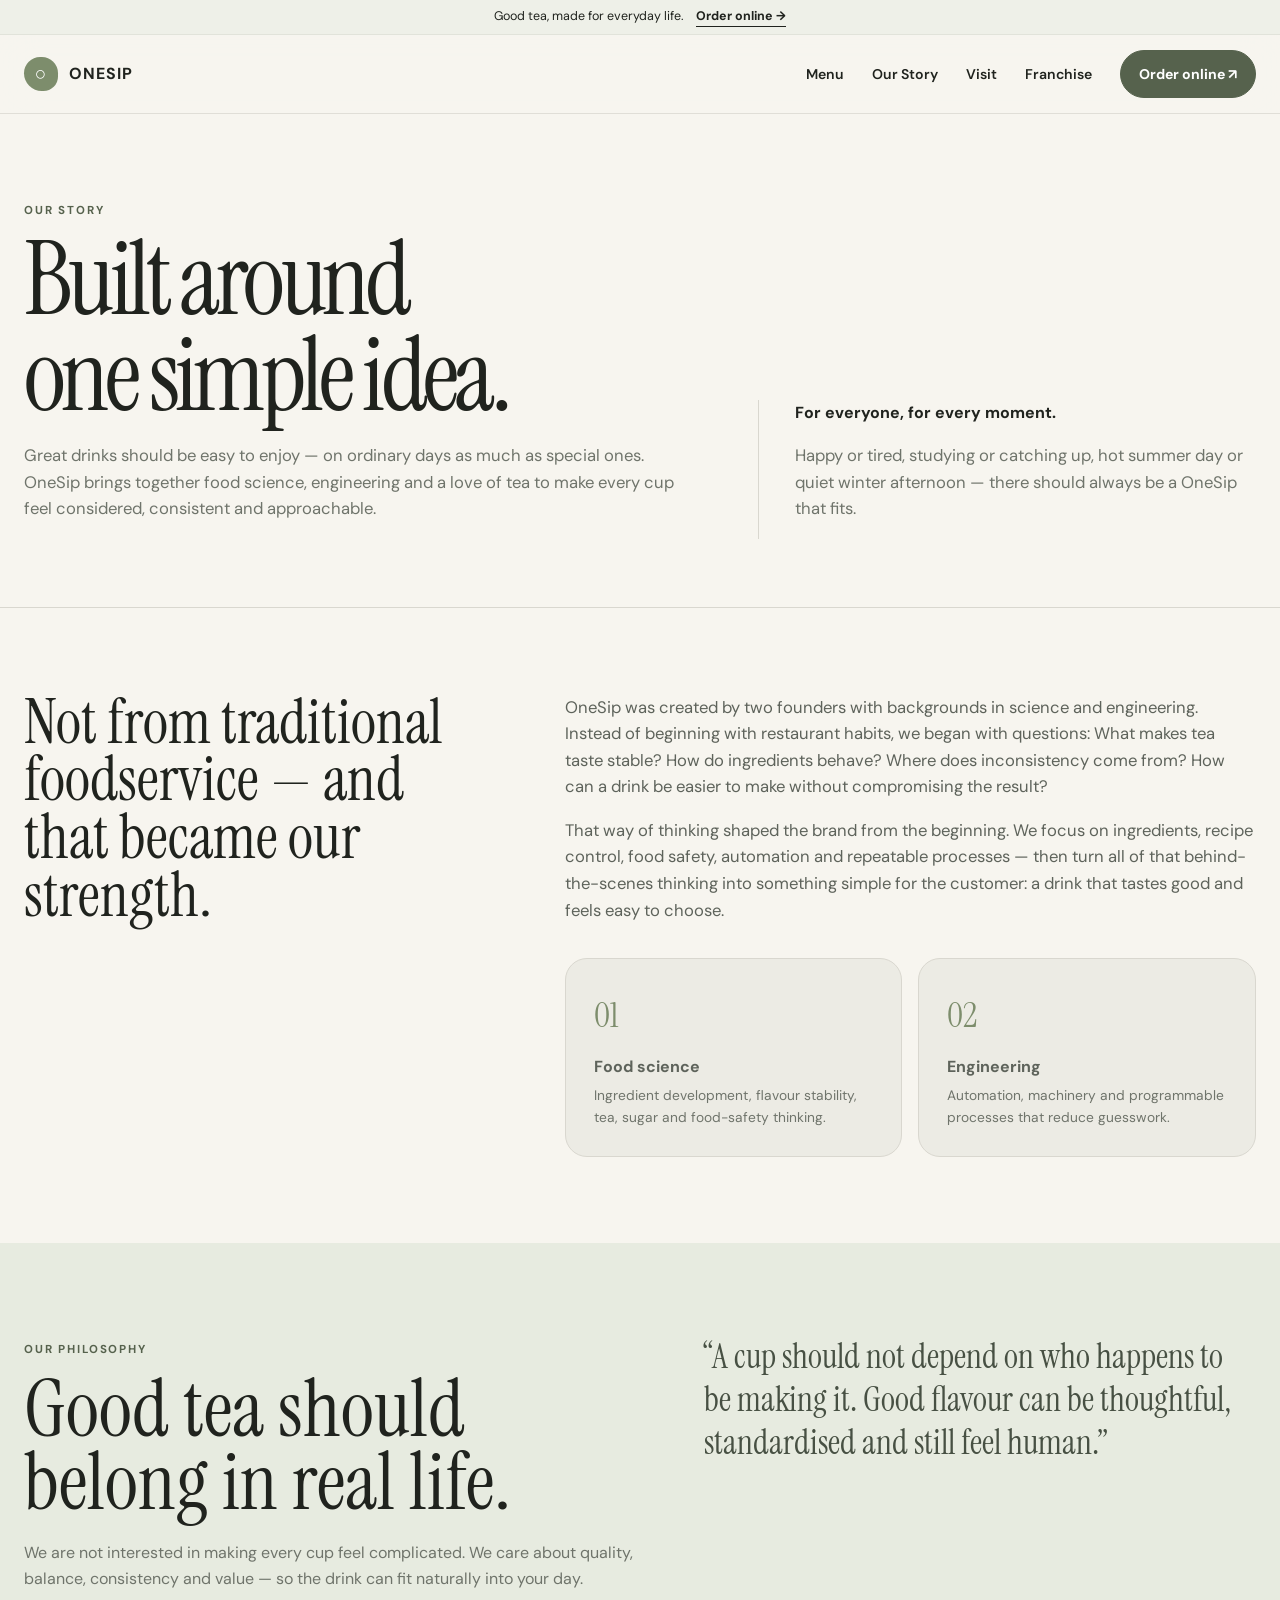
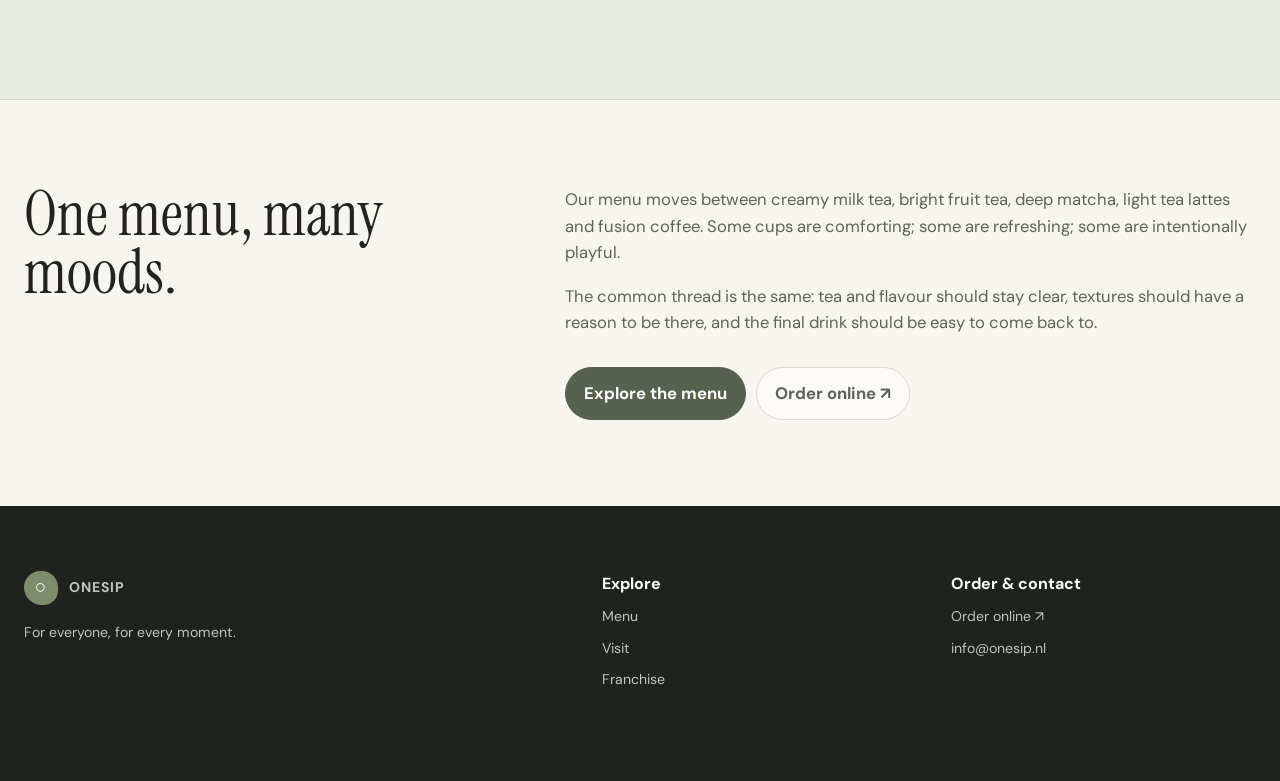
==== about.html @ d493f845 "Restore and refine OneSip brand story" ====
<!doctype html><html lang="en"><head><meta charset="utf-8"><meta name="viewport" content="width=device-width,initial-scale=1"><title>Our Story | OneSip Rotterdam</title><meta name="description" content="Discover the story behind OneSip — a Rotterdam tea brand built from food science, engineering, thoughtful ingredients and consistent recipes."><link rel="stylesheet" href="styles.css"></head><body>
<div class="topbar"><div class="shell"><span>Good tea, made for everyday life.</span><a href="https://onesip-m.eu.restosuite.ai/">Order online →</a></div></div><div class="header-wrap"><header class="header shell"><a class="brand" href="index.html"><span class="brand-mark">○</span><span>ONESIP</span></a><nav class="nav"><a href="menu.html">Menu</a><a href="about.html">Our Story</a><a href="visit.html">Visit</a><a href="franchise.html">Franchise</a><a class="order-btn" href="https://onesip-m.eu.restosuite.ai/">Order online ↗</a></nav></header></div>
<main><section class="page-hero shell"><div><span class="eyebrow">Our story</span><h1>Built around<br>one simple idea.</h1><p>Great drinks should be easy to enjoy — on ordinary days as much as special ones. OneSip brings together food science, engineering and a love of tea to make every cup feel considered, consistent and approachable.</p></div><div class="aside"><strong>For everyone, for every moment.</strong><p>Happy or tired, studying or catching up, hot summer day or quiet winter afternoon — there should always be a OneSip that fits.</p></div></section>
<section class="about-section"><div class="shell about-grid"><h2>Not from traditional foodservice — and that became our strength.</h2><div class="about-copy"><p>OneSip was created by two founders with backgrounds in science and engineering. Instead of beginning with restaurant habits, we began with questions: What makes tea taste stable? How do ingredients behave? Where does inconsistency come from? How can a drink be easier to make without compromising the result?</p><p>That way of thinking shaped the brand from the beginning. We focus on ingredients, recipe control, food safety, automation and repeatable processes — then turn all of that behind-the-scenes thinking into something simple for the customer: a drink that tastes good and feels easy to choose.</p><div class="founder-grid"><div class="founder-card"><span class="num">01</span><h3>Food science</h3><p>Ingredient development, flavour stability, tea, sugar and food-safety thinking.</p></div><div class="founder-card"><span class="num">02</span><h3>Engineering</h3><p>Automation, machinery and programmable processes that reduce guesswork.</p></div></div></div></div></section>
<section class="philosophy"><div class="shell philosophy-grid"><div><span class="eyebrow">Our philosophy</span><h2>Good tea should belong in real life.</h2><p class="muted">We are not interested in making every cup feel complicated. We care about quality, balance, consistency and value — so the drink can fit naturally into your day.</p></div><blockquote>“A cup should not depend on who happens to be making it. Good flavour can be thoughtful, standardised and still feel human.”</blockquote></div></section>
<section class="about-section"><div class="shell about-grid"><h2>One menu, many moods.</h2><div class="about-copy"><p>Our menu moves between creamy milk tea, bright fruit tea, deep matcha, light tea lattes and fusion coffee. Some cups are comforting; some are refreshing; some are intentionally playful.</p><p>The common thread is the same: tea and flavour should stay clear, textures should have a reason to be there, and the final drink should be easy to come back to.</p><div class="hero-actions"><a class="btn-primary" href="menu.html">Explore the menu</a><a class="btn-secondary" href="https://onesip-m.eu.restosuite.ai/">Order online ↗</a></div></div></div></section>
</main><footer><div class="footer shell"><div><a class="brand" href="index.html"><span class="brand-mark">○</span><span>ONESIP</span></a><p>For everyone, for every moment.</p></div><div class="footer-col"><strong>Explore</strong><a href="menu.html">Menu</a><a href="visit.html">Visit</a><a href="franchise.html">Franchise</a></div><div class="footer-col"><strong>Order & contact</strong><a href="https://onesip-m.eu.restosuite.ai/">Order online ↗</a><a href="mailto:info@onesip.nl">info@onesip.nl</a></div></div></footer><a class="mobile-order" href="https://onesip-m.eu.restosuite.ai/">Order online · Skip the wait ↗</a></body></html>
---- styles.css ----
@import url('https://fonts.googleapis.com/css2?family=DM+Sans:wght@400;500;600;700&family=Instrument+Serif:ital@0;1&display=swap');

:root{
  --ink:#20231e;
  --muted:#6f746b;
  --paper:#f7f5ef;
  --paper-2:#fbfaf6;
  --sage:#7d8d6c;
  --sage-deep:#56624d;
  --sage-soft:#e7ebe0;
  --sand:#ece6dc;
  --peach:#d9b9a5;
  --line:#d9d7cf;
  --white:#fff;
  --shadow:0 24px 80px rgba(40,48,35,.08);
  --radius:28px;
}
*{box-sizing:border-box}
html{scroll-behavior:smooth}
body{margin:0;background:var(--paper);color:var(--ink);font-family:'DM Sans',Arial,sans-serif;line-height:1.6;-webkit-font-smoothing:antialiased}
a{color:inherit;text-decoration:none}
img{display:block;max-width:100%}
button,input,textarea{font:inherit}
.shell{width:min(1240px,calc(100% - 48px));margin-inline:auto}
.serif{font-family:'Instrument Serif',Georgia,serif;font-weight:400}
.eyebrow{font-size:.72rem;letter-spacing:.16em;text-transform:uppercase;font-weight:700;color:var(--sage-deep)}
.muted{color:var(--muted)}

.topbar{background:#eef0e8;border-bottom:1px solid #e1e3da;font-size:.78rem}
.topbar .shell{min-height:34px;display:flex;align-items:center;justify-content:center;gap:12px;text-align:center}
.topbar a{font-weight:700;border-bottom:1px solid currentColor}
.header-wrap{position:sticky;top:0;z-index:50;background:rgba(247,245,239,.9);backdrop-filter:blur(18px);border-bottom:1px solid rgba(217,215,207,.75)}
.header{height:78px;display:flex;align-items:center;justify-content:space-between;gap:28px}
.brand{display:flex;align-items:center;gap:11px;font-weight:700;letter-spacing:.06em}
.brand-mark{width:34px;height:34px;border-radius:50% 50% 45% 55%;background:var(--sage);display:grid;place-items:center;color:#fff;font-family:Georgia,serif;font-size:1.2rem}
.nav{display:flex;align-items:center;gap:28px;font-size:.88rem;font-weight:600}
.nav a:not(.order-btn){position:relative}
.nav a:not(.order-btn)::after{content:'';position:absolute;left:0;right:100%;bottom:-5px;height:1px;background:var(--ink);transition:.2s}
.nav a:not(.order-btn):hover::after{right:0}
.order-btn,.btn-primary{background:var(--sage-deep);color:#fff!important;border-radius:999px;padding:12px 18px;font-weight:700;display:inline-flex;align-items:center;justify-content:center;gap:8px;border:1px solid var(--sage-deep);transition:.2s}
.order-btn:hover,.btn-primary:hover{transform:translateY(-1px);background:#48523f}
.btn-secondary{border:1px solid var(--line);background:rgba(255,255,255,.52);border-radius:999px;padding:12px 18px;font-weight:700;display:inline-flex;align-items:center;justify-content:center;gap:8px}

.hero{padding:72px 0 86px;display:grid;grid-template-columns:1.03fr .97fr;gap:68px;align-items:center}
.hero-copy{max-width:650px}
.hero h1{font-family:'Instrument Serif',Georgia,serif;font-size:clamp(4.4rem,7.6vw,7.3rem);font-weight:400;letter-spacing:-.055em;line-height:.87;margin:18px 0 28px}
.hero h1 em{font-weight:400;color:var(--sage);font-style:italic}
.hero-copy>p{font-size:1.08rem;max-width:590px;color:#60655d}
.hero-actions{display:flex;gap:10px;flex-wrap:wrap;margin-top:31px}
.hero-notes{display:flex;gap:22px;flex-wrap:wrap;margin-top:30px;color:#777b74;font-size:.78rem}
.hero-notes span::before{content:'•';margin-right:8px;color:var(--sage)}
.hero-visual{position:relative}
.hero-frame{background:#ebe9e1;border-radius:180px 180px 30px 30px;padding:22px;box-shadow:var(--shadow);overflow:hidden}
.hero-frame img{width:100%;height:590px;object-fit:cover;border-radius:160px 160px 20px 20px}
.hero-label{position:absolute;left:-24px;bottom:42px;background:rgba(251,250,246,.96);border:1px solid var(--line);padding:18px 20px;border-radius:18px;box-shadow:var(--shadow);min-width:230px}
.hero-label small{display:block;font-size:.66rem;letter-spacing:.14em;font-weight:700;color:var(--sage-deep)}
.hero-label strong{display:block;font-family:'Instrument Serif',Georgia,serif;font-size:1.75rem;font-weight:400;line-height:1.05;margin:5px 0 2px}
.hero-label span{font-size:.82rem;color:var(--muted)}

.order-strip{background:var(--sage-deep);color:#fff}
.order-strip .shell{padding:18px 0;display:flex;align-items:center;justify-content:space-between;gap:25px}
.order-strip p{margin:0;font-size:.94rem;color:#edf1e9}
.order-strip strong{color:#fff}
.order-strip a{font-weight:700;border-bottom:1px solid rgba(255,255,255,.75);white-space:nowrap}

.section{padding:112px 0}
.section.soft{background:var(--paper-2)}
.section-head{display:flex;justify-content:space-between;gap:36px;align-items:end;margin-bottom:42px}
.section-head h2,.story-copy h2,.visit-card h2,.page-hero h1{font-family:'Instrument Serif',Georgia,serif;font-weight:400;letter-spacing:-.045em;line-height:.94}
.section-head h2{font-size:clamp(3.2rem,5.6vw,5.4rem);margin:12px 0 0;max-width:760px}
.section-head p{max-width:430px;color:var(--muted);margin:0 0 7px}
.text-link{font-weight:700;border-bottom:1px solid currentColor;padding-bottom:2px}

.signature-grid{display:grid;grid-template-columns:1.2fr .8fr;gap:20px}
.signature-main,.signature-side{border:1px solid var(--line);background:#f0eee7;border-radius:var(--radius);overflow:hidden;position:relative}
.signature-main{min-height:650px;display:grid;grid-template-columns:.95fr 1.05fr;align-items:center}
.signature-main .copy{padding:52px}
.signature-main .copy h3{font-family:'Instrument Serif',Georgia,serif;font-size:4.25rem;font-weight:400;line-height:.92;letter-spacing:-.045em;margin:12px 0 18px}
.signature-main .copy p{color:var(--muted);max-width:360px}
.signature-main .copy .cn{font-size:1.05rem;color:var(--sage-deep);font-weight:600;margin-top:12px}
.signature-main img{width:100%;height:100%;object-fit:cover;min-height:650px}
.signature-side{display:flex;flex-direction:column;background:#e5e9df}
.signature-side img{width:100%;height:430px;object-fit:cover}
.signature-side .copy{padding:30px 32px 34px}
.signature-side h3{font-family:'Instrument Serif',Georgia,serif;font-size:2.45rem;font-weight:400;margin:2px 0 8px}
.signature-side p{margin:0;color:var(--muted)}

.menu-grid{display:grid;grid-template-columns:repeat(4,1fr);gap:14px}
.menu-card{border:1px solid var(--line);background:var(--paper-2);border-radius:24px;overflow:hidden;transition:.25s}
.menu-card:hover{transform:translateY(-4px);box-shadow:var(--shadow)}
.menu-card img{width:100%;aspect-ratio:4/5;object-fit:cover;background:#f8f7f2}
.menu-card .copy{padding:21px 22px 24px}
.menu-card small{color:var(--sage-deep);font-size:.65rem;font-weight:700;letter-spacing:.13em}
.menu-card h3{font-family:'Instrument Serif',Georgia,serif;font-size:2rem;font-weight:400;margin:5px 0 4px}
.menu-card p{margin:0;color:var(--muted);font-size:.88rem}
.menu-cta{margin-top:26px;background:#e9ede5;border-radius:24px;padding:28px 30px;display:flex;align-items:center;justify-content:space-between;gap:30px}
.menu-cta p{margin:3px 0 0;color:var(--muted)}

.intention{display:grid;grid-template-columns:.9fr 1.1fr;gap:70px;align-items:center}
.intention-visual{position:relative;min-height:620px}
.intention-visual img{width:77%;height:560px;object-fit:cover;border-radius:180px 180px 24px 24px;margin-left:auto;box-shadow:var(--shadow)}
.intention-note{position:absolute;left:0;bottom:25px;width:48%;background:#f0e5d9;border-radius:22px;padding:26px;border:1px solid #ded1c5}
.intention-note strong{font-family:'Instrument Serif',Georgia,serif;font-size:2rem;font-weight:400;display:block;line-height:1.05}
.intention-note p{font-size:.86rem;color:#766b61;margin:9px 0 0}
.story-copy h2{font-size:clamp(3.2rem,5vw,5rem);margin:12px 0 24px}
.story-copy>p{color:var(--muted);font-size:1.02rem}
.value-list{margin-top:30px;border-top:1px solid var(--line)}
.value{display:grid;grid-template-columns:42px 1fr;gap:12px;padding:18px 0;border-bottom:1px solid var(--line)}
.value b{font-family:'Instrument Serif',Georgia,serif;font-size:1.5rem;font-weight:400;color:var(--sage)}
.value strong{display:block;margin-bottom:3px}
.value span{font-size:.88rem;color:var(--muted)}

.moment{background:#e7ebe0}
.moment-inner{display:grid;grid-template-columns:1.1fr .9fr;gap:65px;align-items:center}
.moment h2{font-family:'Instrument Serif',Georgia,serif;font-size:clamp(3.6rem,6vw,6rem);font-weight:400;line-height:.9;letter-spacing:-.05em;margin:12px 0 24px}
.moment p{color:#616a5b;max-width:600px}
.moment-quote{background:rgba(255,255,255,.58);border:1px solid rgba(255,255,255,.65);border-radius:26px;padding:38px}
.moment-quote p{font-family:'Instrument Serif',Georgia,serif;font-size:2.2rem;line-height:1.18;color:var(--ink);margin:0}
.moment-quote span{display:block;margin-top:18px;font-size:.82rem;color:var(--muted)}

.visit-wrap{padding:110px 0}
.visit-card{border-radius:32px;overflow:hidden;background:#272b25;color:#fff;display:grid;grid-template-columns:1.15fr .85fr}
.visit-card .copy{padding:62px}
.visit-card h2{font-size:clamp(3.2rem,5vw,5.2rem);margin:12px 0 24px}
.visit-card p{color:#cbd0c8;max-width:500px}
.visit-card .details{border-left:1px solid rgba(255,255,255,.12);padding:62px;display:flex;flex-direction:column;justify-content:center;gap:24px;background:linear-gradient(145deg,#30362e,#252a24)}
.detail small{display:block;font-size:.65rem;letter-spacing:.13em;color:#aeb5ab;font-weight:700;margin-bottom:4px}
.detail strong{font-size:1.02rem;font-weight:500}

.franchise-preview{padding:0 0 112px}
.franchise-box{background:#efe9df;border:1px solid #ded6ca;border-radius:30px;padding:48px;display:grid;grid-template-columns:1fr 1fr;gap:50px;align-items:end}
.franchise-box h2{font-family:'Instrument Serif',Georgia,serif;font-size:clamp(3rem,5vw,4.8rem);font-weight:400;line-height:.95;margin:10px 0}
.franchise-box p{color:#6e675e;margin:0 0 20px}

footer{background:#1f231e;color:#fff}
.footer{padding:65px 0 90px;display:grid;grid-template-columns:1.4fr .8fr .8fr;gap:45px}
.footer .brand{margin-bottom:16px}
.footer p,.footer a{color:#bfc6bb;font-size:.88rem}
.footer-col{display:flex;flex-direction:column;gap:9px}
.footer small{color:#90988d}
.mobile-order{display:none}

.page-hero{padding:82px 0 68px;display:grid;grid-template-columns:1.15fr .85fr;gap:60px;align-items:end}
.page-hero h1{font-size:clamp(4.6rem,8vw,7.4rem);margin:10px 0 18px}
.page-hero p{max-width:650px;color:var(--muted);font-size:1.04rem}
.page-hero .aside{border-left:1px solid var(--line);padding-left:36px;color:var(--muted)}
.page-hero .aside strong{color:var(--ink)}
.menu-category{padding:74px 0;border-top:1px solid var(--line)}
.menu-category-head{display:grid;grid-template-columns:.75fr 1.25fr;gap:50px;margin-bottom:34px}
.menu-category h2{font-family:'Instrument Serif',Georgia,serif;font-size:3.8rem;font-weight:400;margin:0;line-height:.95}
.menu-category-head p{color:var(--muted);margin:7px 0 0;max-width:680px}
.item-grid{display:grid;grid-template-columns:repeat(3,1fr);gap:14px}
.item{background:var(--paper-2);border:1px solid var(--line);border-radius:22px;overflow:hidden}
.item img{aspect-ratio:1/1;object-fit:cover;width:100%}
.item .copy{padding:18px 20px 22px}
.item h3{font-family:'Instrument Serif',Georgia,serif;font-weight:400;font-size:1.8rem;margin:0 0 3px}
.item p{margin:0;color:var(--muted);font-size:.82rem}
.live-menu-bar{background:#e6ebe0;border:1px solid #d7ddd0;border-radius:26px;padding:30px;display:flex;justify-content:space-between;gap:28px;align-items:center;margin:10px 0 80px}
.live-menu-bar p{margin:4px 0 0;color:var(--muted)}

.about-section{padding:86px 0;border-top:1px solid var(--line)}
.about-grid{display:grid;grid-template-columns:.8fr 1.2fr;gap:80px}
.about-grid h2{font-family:'Instrument Serif',Georgia,serif;font-size:3.8rem;font-weight:400;line-height:.95;margin:0}
.about-copy{font-size:1.04rem;color:#5e635b}
.about-copy p:first-child{margin-top:0}
.founder-grid{display:grid;grid-template-columns:1fr 1fr;gap:16px;margin-top:35px}
.founder-card{background:#ecebe4;border-radius:22px;padding:28px;border:1px solid var(--line)}
.founder-card .num{font-family:'Instrument Serif',Georgia,serif;font-size:2.2rem;color:var(--sage);display:block}
.founder-card h3{margin:10px 0 5px;font-size:1rem}
.founder-card p{font-size:.86rem;margin:0;color:var(--muted)}
.philosophy{background:#e7ebe0;padding:92px 0}
.philosophy-grid{display:grid;grid-template-columns:1.05fr .95fr;gap:70px;align-items:start}
.philosophy h2{font-family:'Instrument Serif',Georgia,serif;font-size:5rem;font-weight:400;line-height:.92;margin:12px 0 20px}
.philosophy blockquote{font-family:'Instrument Serif',Georgia,serif;font-size:2.15rem;line-height:1.25;margin:0;color:#475043}

.franchise-benefits{display:grid;grid-template-columns:repeat(5,1fr);border-top:1px solid var(--line);border-bottom:1px solid var(--line)}
.benefit{padding:28px 18px;border-right:1px solid var(--line)}
.benefit:last-child{border-right:0}
.benefit .num{font-family:'Instrument Serif',Georgia,serif;color:var(--sage);font-size:1.8rem}
.benefit h3{font-size:.95rem;margin:25px 0 6px}
.benefit p{font-size:.78rem;color:var(--muted);margin:0}
.process{padding:90px 0}
.process-grid{display:grid;grid-template-columns:repeat(3,1fr);gap:14px}
.step{border:1px solid var(--line);border-radius:22px;padding:27px;background:var(--paper-2)}
.step b{font-family:'Instrument Serif',Georgia,serif;font-size:2rem;color:var(--sage);font-weight:400}
.step h3{font-size:1rem;margin:16px 0 7px}
.step p{font-size:.84rem;color:var(--muted);margin:0}

@media(max-width:980px){
  .nav a:not(.order-btn){display:none}
  .hero{grid-template-columns:1fr;gap:36px;padding-top:54px}.hero-copy{max-width:none}.hero-visual{max-width:720px}.hero-label{left:18px}
  .signature-grid,.intention,.moment-inner,.visit-card,.franchise-box,.page-hero,.about-grid,.philosophy-grid{grid-template-columns:1fr}
  .signature-main{grid-template-columns:1fr}.signature-main img{min-height:480px}.signature-main .copy{padding:38px}
  .menu-grid{grid-template-columns:1fr 1fr}.visit-card .details{border-left:0;border-top:1px solid rgba(255,255,255,.12)}
  .footer{grid-template-columns:1fr 1fr}.footer>div:first-child{grid-column:1/-1}
  .item-grid{grid-template-columns:1fr 1fr}.menu-category-head{grid-template-columns:1fr;gap:10px}
  .franchise-benefits{grid-template-columns:1fr 1fr}.benefit{border-bottom:1px solid var(--line)}
  .process-grid{grid-template-columns:1fr 1fr}
}
@media(max-width:640px){
  .shell{width:min(100% - 34px,1240px)}
  .topbar .shell{min-height:42px;font-size:.72rem}
  .header{height:68px}.nav .order-btn{display:none}
  .hero{padding:44px 0 58px}.hero h1{font-size:clamp(3.7rem,18vw,5.2rem)}.hero-frame{padding:12px;border-radius:100px 100px 24px 24px}.hero-frame img{height:430px;border-radius:90px 90px 17px 17px}.hero-label{position:relative;left:auto;bottom:auto;margin:-30px 16px 0;z-index:2}
  .order-strip .shell{align-items:flex-start;flex-direction:column;gap:7px}
  .section{padding:78px 0}.section-head{flex-direction:column;align-items:flex-start}.section-head h2{font-size:3.6rem}
  .signature-main{min-height:auto}.signature-main img{min-height:400px;height:400px}.signature-main .copy h3{font-size:3.25rem}.signature-side img{height:360px}
  .menu-grid,.item-grid,.founder-grid,.process-grid,.franchise-benefits{grid-template-columns:1fr}
  .menu-cta,.live-menu-bar{align-items:flex-start;flex-direction:column}
  .intention{gap:40px}.intention-visual{min-height:520px}.intention-visual img{width:88%;height:480px}.intention-note{width:70%;padding:20px}
  .moment-quote{padding:27px}.moment-quote p{font-size:1.8rem}
  .visit-wrap{padding:76px 0}.visit-card .copy,.visit-card .details{padding:38px 28px}.franchise-preview{padding-bottom:78px}.franchise-box{padding:31px 26px}
  .footer{grid-template-columns:1fr;padding-bottom:110px}.footer>div:first-child{grid-column:auto}
  .mobile-order{display:flex;position:fixed;left:16px;right:16px;bottom:14px;z-index:80;background:var(--sage-deep);color:#fff;padding:14px 18px;border-radius:999px;justify-content:center;box-shadow:0 12px 35px rgba(41,50,38,.24);font-weight:700}
  .page-hero{padding:58px 0 48px}.page-hero h1{font-size:4.5rem}.page-hero .aside{padding-left:0;border-left:0;border-top:1px solid var(--line);padding-top:24px}
  .menu-category{padding:58px 0}.about-section{padding:62px 0}.philosophy{padding:70px 0}.philosophy h2{font-size:4rem}
}
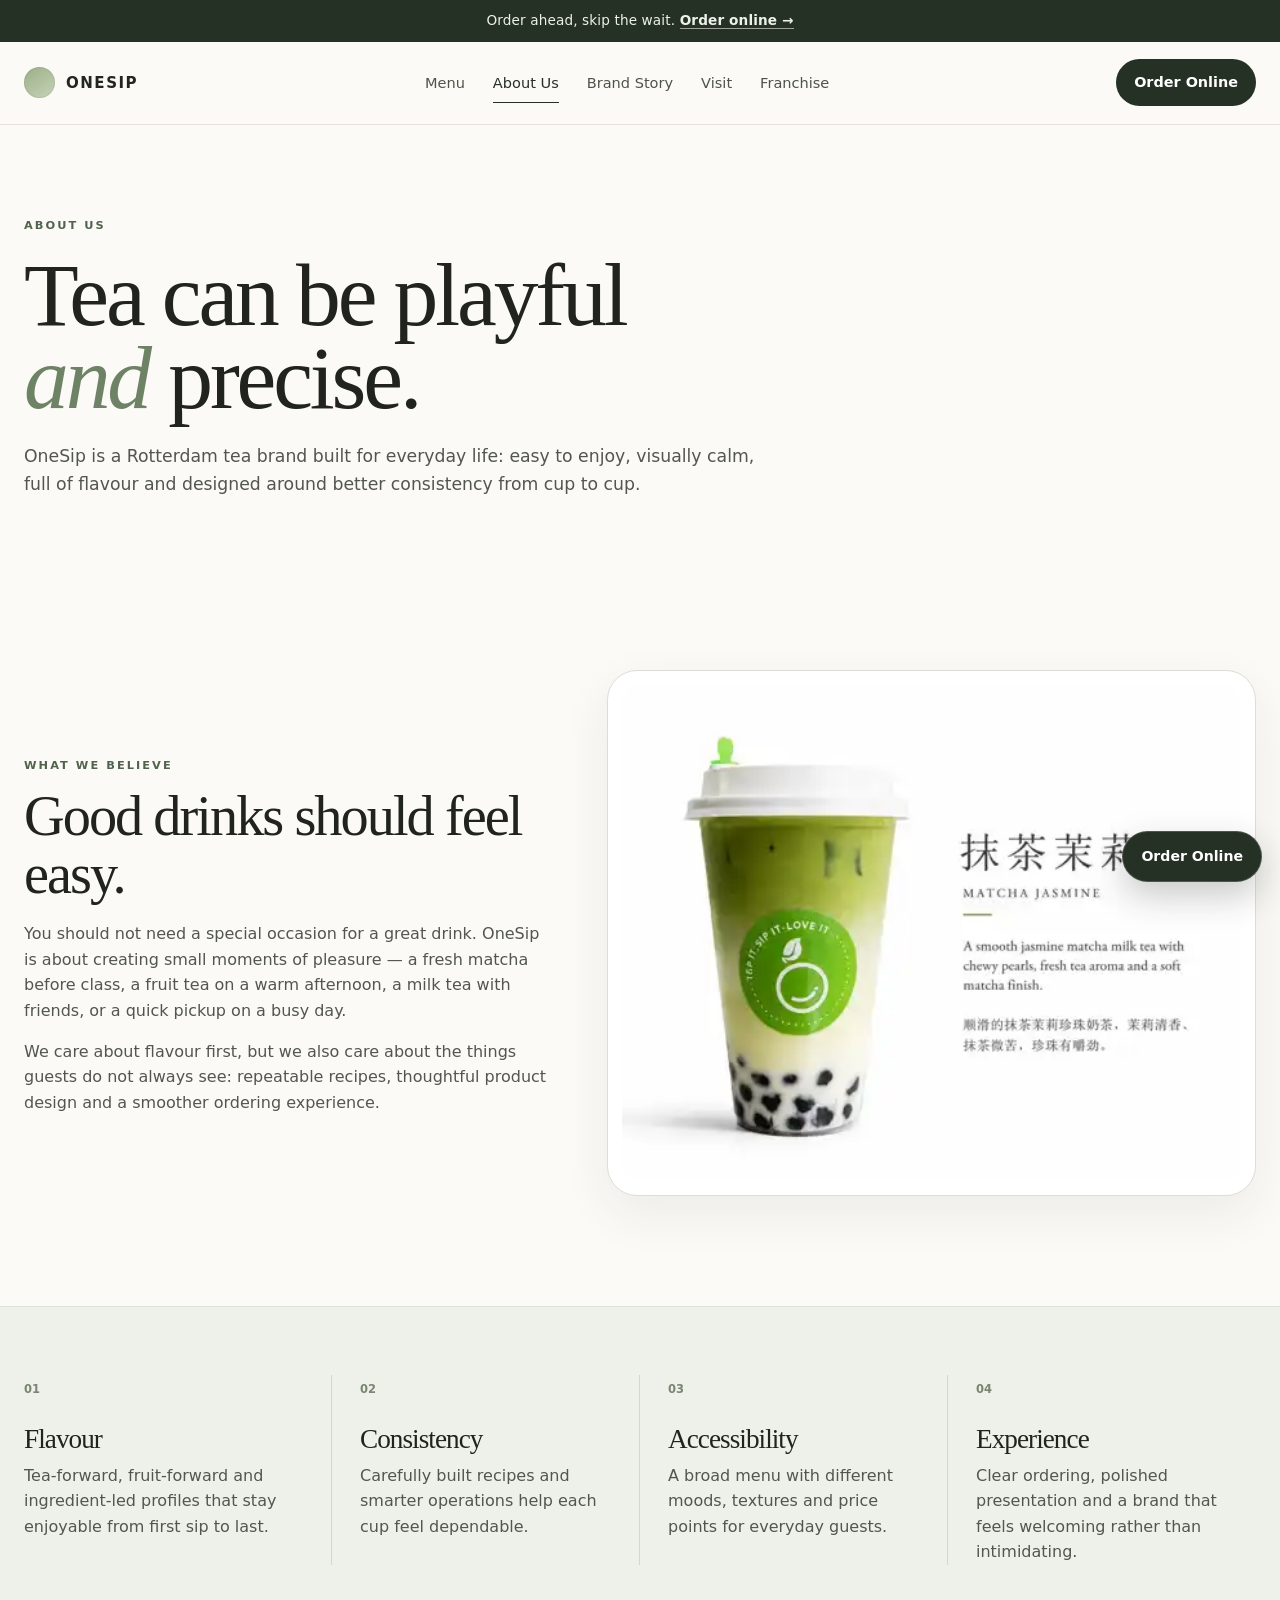
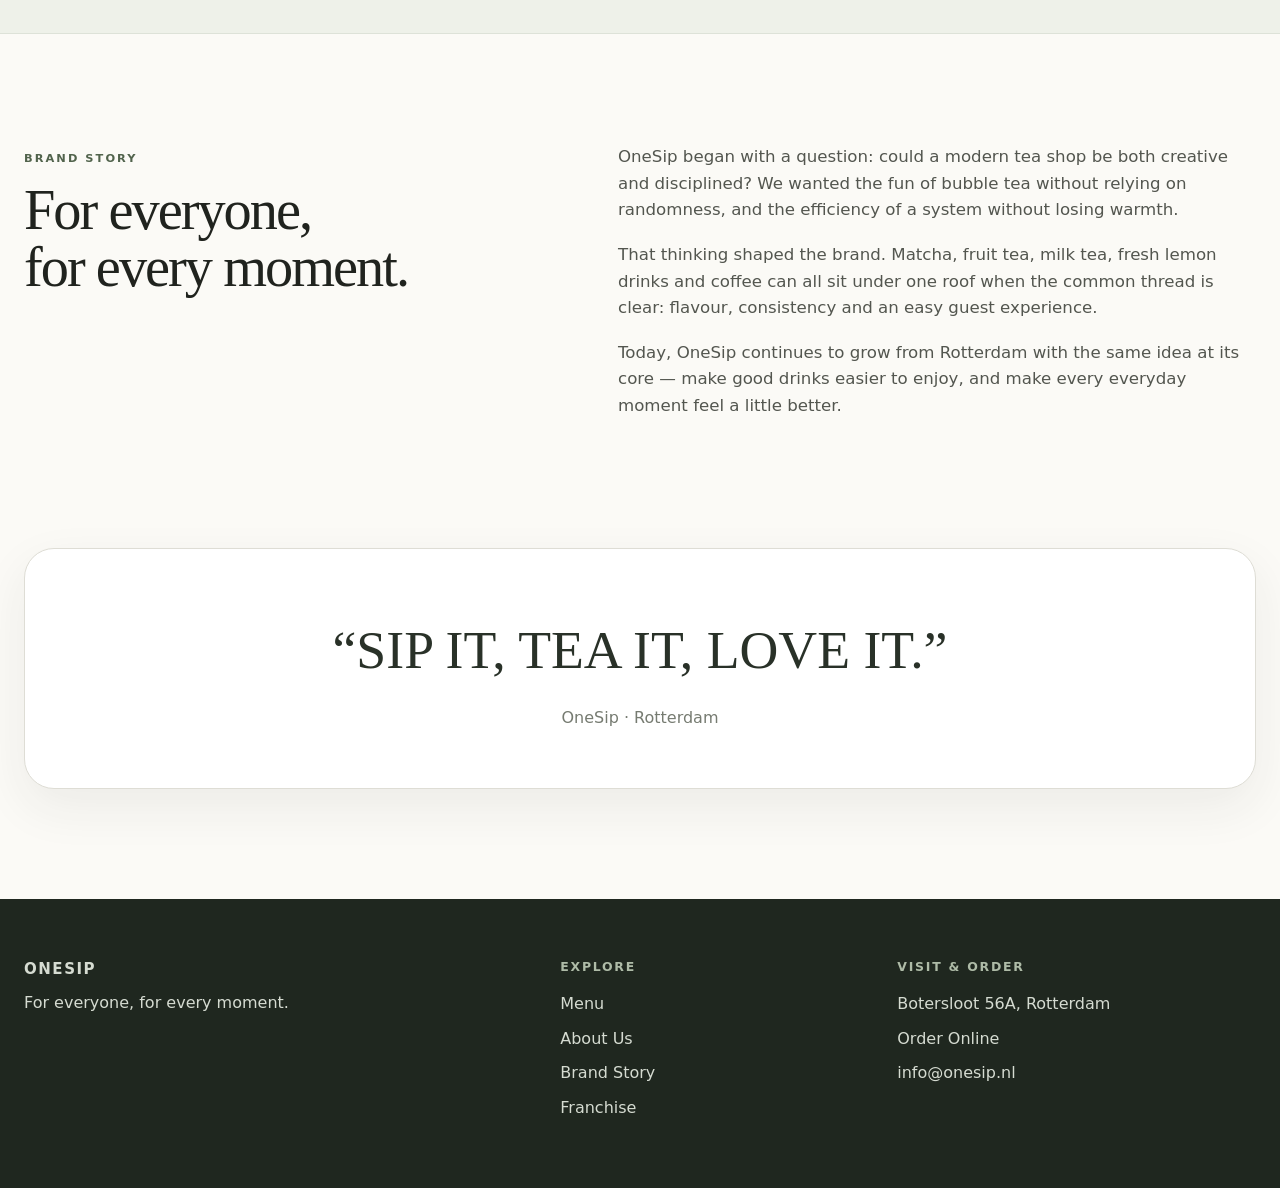
==== commit 149ce128: "Refine About Us and brand story" ====
--- a/about.html
+++ b/about.html
@@ -1,7 +1,21 @@
-<!doctype html><html lang="en"><head><meta charset="utf-8"><meta name="viewport" content="width=device-width,initial-scale=1"><title>Our Story | OneSip Rotterdam</title><meta name="description" content="Discover the story behind OneSip — a Rotterdam tea brand built from food science, engineering, thoughtful ingredients and consistent recipes."><link rel="stylesheet" href="styles.css"></head><body>
-<div class="topbar"><div class="shell"><span>Good tea, made for everyday life.</span><a href="https://onesip-m.eu.restosuite.ai/">Order online →</a></div></div><div class="header-wrap"><header class="header shell"><a class="brand" href="index.html"><span class="brand-mark">○</span><span>ONESIP</span></a><nav class="nav"><a href="menu.html">Menu</a><a href="about.html">Our Story</a><a href="visit.html">Visit</a><a href="franchise.html">Franchise</a><a class="order-btn" href="https://onesip-m.eu.restosuite.ai/">Order online ↗</a></nav></header></div>
-<main><section class="page-hero shell"><div><span class="eyebrow">Our story</span><h1>Built around<br>one simple idea.</h1><p>Great drinks should be easy to enjoy — on ordinary days as much as special ones. OneSip brings together food science, engineering and a love of tea to make every cup feel considered, consistent and approachable.</p></div><div class="aside"><strong>For everyone, for every moment.</strong><p>Happy or tired, studying or catching up, hot summer day or quiet winter afternoon — there should always be a OneSip that fits.</p></div></section>
-<section class="about-section"><div class="shell about-grid"><h2>Not from traditional foodservice — and that became our strength.</h2><div class="about-copy"><p>OneSip was created by two founders with backgrounds in science and engineering. Instead of beginning with restaurant habits, we began with questions: What makes tea taste stable? How do ingredients behave? Where does inconsistency come from? How can a drink be easier to make without compromising the result?</p><p>That way of thinking shaped the brand from the beginning. We focus on ingredients, recipe control, food safety, automation and repeatable processes — then turn all of that behind-the-scenes thinking into something simple for the customer: a drink that tastes good and feels easy to choose.</p><div class="founder-grid"><div class="founder-card"><span class="num">01</span><h3>Food science</h3><p>Ingredient development, flavour stability, tea, sugar and food-safety thinking.</p></div><div class="founder-card"><span class="num">02</span><h3>Engineering</h3><p>Automation, machinery and programmable processes that reduce guesswork.</p></div></div></div></div></section>
-<section class="philosophy"><div class="shell philosophy-grid"><div><span class="eyebrow">Our philosophy</span><h2>Good tea should belong in real life.</h2><p class="muted">We are not interested in making every cup feel complicated. We care about quality, balance, consistency and value — so the drink can fit naturally into your day.</p></div><blockquote>“A cup should not depend on who happens to be making it. Good flavour can be thoughtful, standardised and still feel human.”</blockquote></div></section>
-<section class="about-section"><div class="shell about-grid"><h2>One menu, many moods.</h2><div class="about-copy"><p>Our menu moves between creamy milk tea, bright fruit tea, deep matcha, light tea lattes and fusion coffee. Some cups are comforting; some are refreshing; some are intentionally playful.</p><p>The common thread is the same: tea and flavour should stay clear, textures should have a reason to be there, and the final drink should be easy to come back to.</p><div class="hero-actions"><a class="btn-primary" href="menu.html">Explore the menu</a><a class="btn-secondary" href="https://onesip-m.eu.restosuite.ai/">Order online ↗</a></div></div></div></section>
-</main><footer><div class="footer shell"><div><a class="brand" href="index.html"><span class="brand-mark">○</span><span>ONESIP</span></a><p>For everyone, for every moment.</p></div><div class="footer-col"><strong>Explore</strong><a href="menu.html">Menu</a><a href="visit.html">Visit</a><a href="franchise.html">Franchise</a></div><div class="footer-col"><strong>Order & contact</strong><a href="https://onesip-m.eu.restosuite.ai/">Order online ↗</a><a href="mailto:info@onesip.nl">info@onesip.nl</a></div></div></footer><a class="mobile-order" href="https://onesip-m.eu.restosuite.ai/">Order online · Skip the wait ↗</a></body></html>+<!doctype html>
+<html lang="en">
+<head><meta charset="utf-8"><meta name="viewport" content="width=device-width,initial-scale=1"><title>About OneSip | Our Story</title><meta name="description" content="Discover OneSip Rotterdam: a modern tea brand built around flavour, consistency, accessibility and a better everyday drink experience."><link rel="stylesheet" href="styles.css"></head>
+<body>
+  <div class="topbar">Order ahead, skip the wait. <a href="https://onesip-m.eu.restosuite.ai/">Order online →</a></div>
+  <header class="site-header"><div class="shell header-inner"><a class="brand" href="index.html"><span class="brand-dot"></span><span>ONESIP</span></a><nav class="nav"><a href="menu.html">Menu</a><a class="active" href="about.html">About Us</a><a href="#story">Brand Story</a><a href="visit.html">Visit</a><a href="franchise.html">Franchise</a></nav><a class="order-btn" href="https://onesip-m.eu.restosuite.ai/">Order Online</a></div></header>
+  <main>
+    <section class="shell page-hero"><span class="eyebrow">ABOUT US</span><h1>Tea can be playful<br><em>and</em> precise.</h1><p class="lead narrow">OneSip is a Rotterdam tea brand built for everyday life: easy to enjoy, visually calm, full of flavour and designed around better consistency from cup to cup.</p></section>
+
+    <section class="shell about-grid section"><div class="about-copy"><span class="eyebrow">WHAT WE BELIEVE</span><h2>Good drinks should feel easy.</h2><p>You should not need a special occasion for a great drink. OneSip is about creating small moments of pleasure — a fresh matcha before class, a fruit tea on a warm afternoon, a milk tea with friends, or a quick pickup on a busy day.</p><p>We care about flavour first, but we also care about the things guests do not always see: repeatable recipes, thoughtful product design and a smoother ordering experience.</p></div><div class="about-photo"><img src="assets/matcha-jasmine.webp" alt="OneSip Matcha Jasmine"></div></section>
+
+    <section class="values-band"><div class="shell values-grid"><article><span>01</span><h3>Flavour</h3><p>Tea-forward, fruit-forward and ingredient-led profiles that stay enjoyable from first sip to last.</p></article><article><span>02</span><h3>Consistency</h3><p>Carefully built recipes and smarter operations help each cup feel dependable.</p></article><article><span>03</span><h3>Accessibility</h3><p>A broad menu with different moods, textures and price points for everyday guests.</p></article><article><span>04</span><h3>Experience</h3><p>Clear ordering, polished presentation and a brand that feels welcoming rather than intimidating.</p></article></div></section>
+
+    <section id="story" class="shell brand-story section"><div class="story-title"><span class="eyebrow">BRAND STORY</span><h2>For everyone,<br>for every moment.</h2></div><div class="story-body"><p>OneSip began with a question: could a modern tea shop be both creative and disciplined? We wanted the fun of bubble tea without relying on randomness, and the efficiency of a system without losing warmth.</p><p>That thinking shaped the brand. Matcha, fruit tea, milk tea, fresh lemon drinks and coffee can all sit under one roof when the common thread is clear: flavour, consistency and an easy guest experience.</p><p>Today, OneSip continues to grow from Rotterdam with the same idea at its core — make good drinks easier to enjoy, and make every everyday moment feel a little better.</p></div></section>
+
+    <section class="shell quote-panel"><p>“SIP IT, TEA IT, LOVE IT.”</p><span>OneSip · Rotterdam</span></section>
+  </main>
+  <a class="floating-order" href="https://onesip-m.eu.restosuite.ai/">Order Online</a>
+  <footer class="footer"><div class="shell footer-grid"><div><a class="brand footer-brand" href="index.html"><span class="brand-dot"></span><span>ONESIP</span></a><p>For everyone, for every moment.</p></div><div><h4>Explore</h4><a href="menu.html">Menu</a><a href="about.html">About Us</a><a href="#story">Brand Story</a><a href="franchise.html">Franchise</a></div><div><h4>Visit & Order</h4><a href="visit.html">Botersloot 56A, Rotterdam</a><a href="https://onesip-m.eu.restosuite.ai/">Order Online</a><a href="mailto:info@onesip.nl">info@onesip.nl</a></div></div></footer>
+</body>
+</html>
--- a/styles.css
+++ b/styles.css
@@ -1,217 +1,53 @@
-@import url('https://fonts.googleapis.com/css2?family=DM+Sans:wght@400;500;600;700&family=Instrument+Serif:ital@0;1&display=swap');
-
 :root{
-  --ink:#20231e;
-  --muted:#6f746b;
-  --paper:#f7f5ef;
-  --paper-2:#fbfaf6;
-  --sage:#7d8d6c;
-  --sage-deep:#56624d;
-  --sage-soft:#e7ebe0;
-  --sand:#ece6dc;
-  --peach:#d9b9a5;
-  --line:#d9d7cf;
-  --white:#fff;
-  --shadow:0 24px 80px rgba(40,48,35,.08);
-  --radius:28px;
+  --paper:#fbfaf6;
+  --paper-soft:#f3f0e8;
+  --paper-green:#eef2e9;
+  --white:#ffffff;
+  --ink:#23251f;
+  --muted:#686a62;
+  --line:#deddd5;
+  --sage:#aebd9e;
+  --sage-dark:#51634c;
+  --deep:#263126;
+  --shadow:0 18px 50px rgba(39,48,38,.07);
+  --serif:"Iowan Old Style","Baskerville","Times New Roman",Georgia,serif;
 }
 *{box-sizing:border-box}
 html{scroll-behavior:smooth}
-body{margin:0;background:var(--paper);color:var(--ink);font-family:'DM Sans',Arial,sans-serif;line-height:1.6;-webkit-font-smoothing:antialiased}
+body{margin:0;background:var(--paper);color:var(--ink);font-family:Inter,ui-sans-serif,system-ui,-apple-system,"Segoe UI",sans-serif;line-height:1.6}
 a{color:inherit;text-decoration:none}
 img{display:block;max-width:100%}
-button,input,textarea{font:inherit}
-.shell{width:min(1240px,calc(100% - 48px));margin-inline:auto}
-.serif{font-family:'Instrument Serif',Georgia,serif;font-weight:400}
-.eyebrow{font-size:.72rem;letter-spacing:.16em;text-transform:uppercase;font-weight:700;color:var(--sage-deep)}
-.muted{color:var(--muted)}
-
-.topbar{background:#eef0e8;border-bottom:1px solid #e1e3da;font-size:.78rem}
-.topbar .shell{min-height:34px;display:flex;align-items:center;justify-content:center;gap:12px;text-align:center}
-.topbar a{font-weight:700;border-bottom:1px solid currentColor}
-.header-wrap{position:sticky;top:0;z-index:50;background:rgba(247,245,239,.9);backdrop-filter:blur(18px);border-bottom:1px solid rgba(217,215,207,.75)}
-.header{height:78px;display:flex;align-items:center;justify-content:space-between;gap:28px}
-.brand{display:flex;align-items:center;gap:11px;font-weight:700;letter-spacing:.06em}
-.brand-mark{width:34px;height:34px;border-radius:50% 50% 45% 55%;background:var(--sage);display:grid;place-items:center;color:#fff;font-family:Georgia,serif;font-size:1.2rem}
-.nav{display:flex;align-items:center;gap:28px;font-size:.88rem;font-weight:600}
-.nav a:not(.order-btn){position:relative}
-.nav a:not(.order-btn)::after{content:'';position:absolute;left:0;right:100%;bottom:-5px;height:1px;background:var(--ink);transition:.2s}
-.nav a:not(.order-btn):hover::after{right:0}
-.order-btn,.btn-primary{background:var(--sage-deep);color:#fff!important;border-radius:999px;padding:12px 18px;font-weight:700;display:inline-flex;align-items:center;justify-content:center;gap:8px;border:1px solid var(--sage-deep);transition:.2s}
-.order-btn:hover,.btn-primary:hover{transform:translateY(-1px);background:#48523f}
-.btn-secondary{border:1px solid var(--line);background:rgba(255,255,255,.52);border-radius:999px;padding:12px 18px;font-weight:700;display:inline-flex;align-items:center;justify-content:center;gap:8px}
-
-.hero{padding:72px 0 86px;display:grid;grid-template-columns:1.03fr .97fr;gap:68px;align-items:center}
-.hero-copy{max-width:650px}
-.hero h1{font-family:'Instrument Serif',Georgia,serif;font-size:clamp(4.4rem,7.6vw,7.3rem);font-weight:400;letter-spacing:-.055em;line-height:.87;margin:18px 0 28px}
-.hero h1 em{font-weight:400;color:var(--sage);font-style:italic}
-.hero-copy>p{font-size:1.08rem;max-width:590px;color:#60655d}
-.hero-actions{display:flex;gap:10px;flex-wrap:wrap;margin-top:31px}
-.hero-notes{display:flex;gap:22px;flex-wrap:wrap;margin-top:30px;color:#777b74;font-size:.78rem}
-.hero-notes span::before{content:'•';margin-right:8px;color:var(--sage)}
-.hero-visual{position:relative}
-.hero-frame{background:#ebe9e1;border-radius:180px 180px 30px 30px;padding:22px;box-shadow:var(--shadow);overflow:hidden}
-.hero-frame img{width:100%;height:590px;object-fit:cover;border-radius:160px 160px 20px 20px}
-.hero-label{position:absolute;left:-24px;bottom:42px;background:rgba(251,250,246,.96);border:1px solid var(--line);padding:18px 20px;border-radius:18px;box-shadow:var(--shadow);min-width:230px}
-.hero-label small{display:block;font-size:.66rem;letter-spacing:.14em;font-weight:700;color:var(--sage-deep)}
-.hero-label strong{display:block;font-family:'Instrument Serif',Georgia,serif;font-size:1.75rem;font-weight:400;line-height:1.05;margin:5px 0 2px}
-.hero-label span{font-size:.82rem;color:var(--muted)}
-
-.order-strip{background:var(--sage-deep);color:#fff}
-.order-strip .shell{padding:18px 0;display:flex;align-items:center;justify-content:space-between;gap:25px}
-.order-strip p{margin:0;font-size:.94rem;color:#edf1e9}
-.order-strip strong{color:#fff}
-.order-strip a{font-weight:700;border-bottom:1px solid rgba(255,255,255,.75);white-space:nowrap}
-
-.section{padding:112px 0}
-.section.soft{background:var(--paper-2)}
-.section-head{display:flex;justify-content:space-between;gap:36px;align-items:end;margin-bottom:42px}
-.section-head h2,.story-copy h2,.visit-card h2,.page-hero h1{font-family:'Instrument Serif',Georgia,serif;font-weight:400;letter-spacing:-.045em;line-height:.94}
-.section-head h2{font-size:clamp(3.2rem,5.6vw,5.4rem);margin:12px 0 0;max-width:760px}
-.section-head p{max-width:430px;color:var(--muted);margin:0 0 7px}
-.text-link{font-weight:700;border-bottom:1px solid currentColor;padding-bottom:2px}
-
-.signature-grid{display:grid;grid-template-columns:1.2fr .8fr;gap:20px}
-.signature-main,.signature-side{border:1px solid var(--line);background:#f0eee7;border-radius:var(--radius);overflow:hidden;position:relative}
-.signature-main{min-height:650px;display:grid;grid-template-columns:.95fr 1.05fr;align-items:center}
-.signature-main .copy{padding:52px}
-.signature-main .copy h3{font-family:'Instrument Serif',Georgia,serif;font-size:4.25rem;font-weight:400;line-height:.92;letter-spacing:-.045em;margin:12px 0 18px}
-.signature-main .copy p{color:var(--muted);max-width:360px}
-.signature-main .copy .cn{font-size:1.05rem;color:var(--sage-deep);font-weight:600;margin-top:12px}
-.signature-main img{width:100%;height:100%;object-fit:cover;min-height:650px}
-.signature-side{display:flex;flex-direction:column;background:#e5e9df}
-.signature-side img{width:100%;height:430px;object-fit:cover}
-.signature-side .copy{padding:30px 32px 34px}
-.signature-side h3{font-family:'Instrument Serif',Georgia,serif;font-size:2.45rem;font-weight:400;margin:2px 0 8px}
-.signature-side p{margin:0;color:var(--muted)}
-
-.menu-grid{display:grid;grid-template-columns:repeat(4,1fr);gap:14px}
-.menu-card{border:1px solid var(--line);background:var(--paper-2);border-radius:24px;overflow:hidden;transition:.25s}
-.menu-card:hover{transform:translateY(-4px);box-shadow:var(--shadow)}
-.menu-card img{width:100%;aspect-ratio:4/5;object-fit:cover;background:#f8f7f2}
-.menu-card .copy{padding:21px 22px 24px}
-.menu-card small{color:var(--sage-deep);font-size:.65rem;font-weight:700;letter-spacing:.13em}
-.menu-card h3{font-family:'Instrument Serif',Georgia,serif;font-size:2rem;font-weight:400;margin:5px 0 4px}
-.menu-card p{margin:0;color:var(--muted);font-size:.88rem}
-.menu-cta{margin-top:26px;background:#e9ede5;border-radius:24px;padding:28px 30px;display:flex;align-items:center;justify-content:space-between;gap:30px}
-.menu-cta p{margin:3px 0 0;color:var(--muted)}
-
-.intention{display:grid;grid-template-columns:.9fr 1.1fr;gap:70px;align-items:center}
-.intention-visual{position:relative;min-height:620px}
-.intention-visual img{width:77%;height:560px;object-fit:cover;border-radius:180px 180px 24px 24px;margin-left:auto;box-shadow:var(--shadow)}
-.intention-note{position:absolute;left:0;bottom:25px;width:48%;background:#f0e5d9;border-radius:22px;padding:26px;border:1px solid #ded1c5}
-.intention-note strong{font-family:'Instrument Serif',Georgia,serif;font-size:2rem;font-weight:400;display:block;line-height:1.05}
-.intention-note p{font-size:.86rem;color:#766b61;margin:9px 0 0}
-.story-copy h2{font-size:clamp(3.2rem,5vw,5rem);margin:12px 0 24px}
-.story-copy>p{color:var(--muted);font-size:1.02rem}
-.value-list{margin-top:30px;border-top:1px solid var(--line)}
-.value{display:grid;grid-template-columns:42px 1fr;gap:12px;padding:18px 0;border-bottom:1px solid var(--line)}
-.value b{font-family:'Instrument Serif',Georgia,serif;font-size:1.5rem;font-weight:400;color:var(--sage)}
-.value strong{display:block;margin-bottom:3px}
-.value span{font-size:.88rem;color:var(--muted)}
-
-.moment{background:#e7ebe0}
-.moment-inner{display:grid;grid-template-columns:1.1fr .9fr;gap:65px;align-items:center}
-.moment h2{font-family:'Instrument Serif',Georgia,serif;font-size:clamp(3.6rem,6vw,6rem);font-weight:400;line-height:.9;letter-spacing:-.05em;margin:12px 0 24px}
-.moment p{color:#616a5b;max-width:600px}
-.moment-quote{background:rgba(255,255,255,.58);border:1px solid rgba(255,255,255,.65);border-radius:26px;padding:38px}
-.moment-quote p{font-family:'Instrument Serif',Georgia,serif;font-size:2.2rem;line-height:1.18;color:var(--ink);margin:0}
-.moment-quote span{display:block;margin-top:18px;font-size:.82rem;color:var(--muted)}
-
-.visit-wrap{padding:110px 0}
-.visit-card{border-radius:32px;overflow:hidden;background:#272b25;color:#fff;display:grid;grid-template-columns:1.15fr .85fr}
-.visit-card .copy{padding:62px}
-.visit-card h2{font-size:clamp(3.2rem,5vw,5.2rem);margin:12px 0 24px}
-.visit-card p{color:#cbd0c8;max-width:500px}
-.visit-card .details{border-left:1px solid rgba(255,255,255,.12);padding:62px;display:flex;flex-direction:column;justify-content:center;gap:24px;background:linear-gradient(145deg,#30362e,#252a24)}
-.detail small{display:block;font-size:.65rem;letter-spacing:.13em;color:#aeb5ab;font-weight:700;margin-bottom:4px}
-.detail strong{font-size:1.02rem;font-weight:500}
-
-.franchise-preview{padding:0 0 112px}
-.franchise-box{background:#efe9df;border:1px solid #ded6ca;border-radius:30px;padding:48px;display:grid;grid-template-columns:1fr 1fr;gap:50px;align-items:end}
-.franchise-box h2{font-family:'Instrument Serif',Georgia,serif;font-size:clamp(3rem,5vw,4.8rem);font-weight:400;line-height:.95;margin:10px 0}
-.franchise-box p{color:#6e675e;margin:0 0 20px}
-
-footer{background:#1f231e;color:#fff}
-.footer{padding:65px 0 90px;display:grid;grid-template-columns:1.4fr .8fr .8fr;gap:45px}
-.footer .brand{margin-bottom:16px}
-.footer p,.footer a{color:#bfc6bb;font-size:.88rem}
-.footer-col{display:flex;flex-direction:column;gap:9px}
-.footer small{color:#90988d}
-.mobile-order{display:none}
-
-.page-hero{padding:82px 0 68px;display:grid;grid-template-columns:1.15fr .85fr;gap:60px;align-items:end}
-.page-hero h1{font-size:clamp(4.6rem,8vw,7.4rem);margin:10px 0 18px}
-.page-hero p{max-width:650px;color:var(--muted);font-size:1.04rem}
-.page-hero .aside{border-left:1px solid var(--line);padding-left:36px;color:var(--muted)}
-.page-hero .aside strong{color:var(--ink)}
-.menu-category{padding:74px 0;border-top:1px solid var(--line)}
-.menu-category-head{display:grid;grid-template-columns:.75fr 1.25fr;gap:50px;margin-bottom:34px}
-.menu-category h2{font-family:'Instrument Serif',Georgia,serif;font-size:3.8rem;font-weight:400;margin:0;line-height:.95}
-.menu-category-head p{color:var(--muted);margin:7px 0 0;max-width:680px}
-.item-grid{display:grid;grid-template-columns:repeat(3,1fr);gap:14px}
-.item{background:var(--paper-2);border:1px solid var(--line);border-radius:22px;overflow:hidden}
-.item img{aspect-ratio:1/1;object-fit:cover;width:100%}
-.item .copy{padding:18px 20px 22px}
-.item h3{font-family:'Instrument Serif',Georgia,serif;font-weight:400;font-size:1.8rem;margin:0 0 3px}
-.item p{margin:0;color:var(--muted);font-size:.82rem}
-.live-menu-bar{background:#e6ebe0;border:1px solid #d7ddd0;border-radius:26px;padding:30px;display:flex;justify-content:space-between;gap:28px;align-items:center;margin:10px 0 80px}
-.live-menu-bar p{margin:4px 0 0;color:var(--muted)}
-
-.about-section{padding:86px 0;border-top:1px solid var(--line)}
-.about-grid{display:grid;grid-template-columns:.8fr 1.2fr;gap:80px}
-.about-grid h2{font-family:'Instrument Serif',Georgia,serif;font-size:3.8rem;font-weight:400;line-height:.95;margin:0}
-.about-copy{font-size:1.04rem;color:#5e635b}
-.about-copy p:first-child{margin-top:0}
-.founder-grid{display:grid;grid-template-columns:1fr 1fr;gap:16px;margin-top:35px}
-.founder-card{background:#ecebe4;border-radius:22px;padding:28px;border:1px solid var(--line)}
-.founder-card .num{font-family:'Instrument Serif',Georgia,serif;font-size:2.2rem;color:var(--sage);display:block}
-.founder-card h3{margin:10px 0 5px;font-size:1rem}
-.founder-card p{font-size:.86rem;margin:0;color:var(--muted)}
-.philosophy{background:#e7ebe0;padding:92px 0}
-.philosophy-grid{display:grid;grid-template-columns:1.05fr .95fr;gap:70px;align-items:start}
-.philosophy h2{font-family:'Instrument Serif',Georgia,serif;font-size:5rem;font-weight:400;line-height:.92;margin:12px 0 20px}
-.philosophy blockquote{font-family:'Instrument Serif',Georgia,serif;font-size:2.15rem;line-height:1.25;margin:0;color:#475043}
-
-.franchise-benefits{display:grid;grid-template-columns:repeat(5,1fr);border-top:1px solid var(--line);border-bottom:1px solid var(--line)}
-.benefit{padding:28px 18px;border-right:1px solid var(--line)}
-.benefit:last-child{border-right:0}
-.benefit .num{font-family:'Instrument Serif',Georgia,serif;color:var(--sage);font-size:1.8rem}
-.benefit h3{font-size:.95rem;margin:25px 0 6px}
-.benefit p{font-size:.78rem;color:var(--muted);margin:0}
-.process{padding:90px 0}
-.process-grid{display:grid;grid-template-columns:repeat(3,1fr);gap:14px}
-.step{border:1px solid var(--line);border-radius:22px;padding:27px;background:var(--paper-2)}
-.step b{font-family:'Instrument Serif',Georgia,serif;font-size:2rem;color:var(--sage);font-weight:400}
-.step h3{font-size:1rem;margin:16px 0 7px}
-.step p{font-size:.84rem;color:var(--muted);margin:0}
-
-@media(max-width:980px){
-  .nav a:not(.order-btn){display:none}
-  .hero{grid-template-columns:1fr;gap:36px;padding-top:54px}.hero-copy{max-width:none}.hero-visual{max-width:720px}.hero-label{left:18px}
-  .signature-grid,.intention,.moment-inner,.visit-card,.franchise-box,.page-hero,.about-grid,.philosophy-grid{grid-template-columns:1fr}
-  .signature-main{grid-template-columns:1fr}.signature-main img{min-height:480px}.signature-main .copy{padding:38px}
-  .menu-grid{grid-template-columns:1fr 1fr}.visit-card .details{border-left:0;border-top:1px solid rgba(255,255,255,.12)}
-  .footer{grid-template-columns:1fr 1fr}.footer>div:first-child{grid-column:1/-1}
-  .item-grid{grid-template-columns:1fr 1fr}.menu-category-head{grid-template-columns:1fr;gap:10px}
-  .franchise-benefits{grid-template-columns:1fr 1fr}.benefit{border-bottom:1px solid var(--line)}
-  .process-grid{grid-template-columns:1fr 1fr}
-}
-@media(max-width:640px){
-  .shell{width:min(100% - 34px,1240px)}
-  .topbar .shell{min-height:42px;font-size:.72rem}
-  .header{height:68px}.nav .order-btn{display:none}
-  .hero{padding:44px 0 58px}.hero h1{font-size:clamp(3.7rem,18vw,5.2rem)}.hero-frame{padding:12px;border-radius:100px 100px 24px 24px}.hero-frame img{height:430px;border-radius:90px 90px 17px 17px}.hero-label{position:relative;left:auto;bottom:auto;margin:-30px 16px 0;z-index:2}
-  .order-strip .shell{align-items:flex-start;flex-direction:column;gap:7px}
-  .section{padding:78px 0}.section-head{flex-direction:column;align-items:flex-start}.section-head h2{font-size:3.6rem}
-  .signature-main{min-height:auto}.signature-main img{min-height:400px;height:400px}.signature-main .copy h3{font-size:3.25rem}.signature-side img{height:360px}
-  .menu-grid,.item-grid,.founder-grid,.process-grid,.franchise-benefits{grid-template-columns:1fr}
-  .menu-cta,.live-menu-bar{align-items:flex-start;flex-direction:column}
-  .intention{gap:40px}.intention-visual{min-height:520px}.intention-visual img{width:88%;height:480px}.intention-note{width:70%;padding:20px}
-  .moment-quote{padding:27px}.moment-quote p{font-size:1.8rem}
-  .visit-wrap{padding:76px 0}.visit-card .copy,.visit-card .details{padding:38px 28px}.franchise-preview{padding-bottom:78px}.franchise-box{padding:31px 26px}
-  .footer{grid-template-columns:1fr;padding-bottom:110px}.footer>div:first-child{grid-column:auto}
-  .mobile-order{display:flex;position:fixed;left:16px;right:16px;bottom:14px;z-index:80;background:var(--sage-deep);color:#fff;padding:14px 18px;border-radius:999px;justify-content:center;box-shadow:0 12px 35px rgba(41,50,38,.24);font-weight:700}
-  .page-hero{padding:58px 0 48px}.page-hero h1{font-size:4.5rem}.page-hero .aside{padding-left:0;border-left:0;border-top:1px solid var(--line);padding-top:24px}
-  .menu-category{padding:58px 0}.about-section{padding:62px 0}.philosophy{padding:70px 0}.philosophy h2{font-size:4rem}
-}+.shell{width:min(1240px,calc(100% - 48px));margin:0 auto}
+.topbar{background:var(--deep);color:#eef1ea;text-align:center;padding:10px 18px;font-size:.85rem;letter-spacing:.01em}
+.topbar a{font-weight:800;border-bottom:1px solid rgba(255,255,255,.55)}
+.site-header{position:sticky;top:0;z-index:50;background:rgba(251,250,246,.92);backdrop-filter:blur(16px);border-bottom:1px solid rgba(222,221,213,.82)}
+.header-inner{min-height:82px;display:grid;grid-template-columns:auto 1fr auto;align-items:center;gap:32px}
+.brand{display:inline-flex;align-items:center;gap:11px;font-weight:850;letter-spacing:.10em;font-size:.94rem}
+.brand-dot{width:31px;height:31px;border-radius:50%;background:linear-gradient(145deg,#9aaf86,#c7d3b9);box-shadow:inset 0 0 0 1px rgba(35,49,38,.09)}
+.nav{display:flex;justify-content:center;gap:28px;font-size:.91rem;color:#4f534a}
+.nav a{padding:8px 0;border-bottom:1px solid transparent}
+.nav a:hover,.nav a.active{color:var(--deep);border-bottom-color:var(--deep)}
+.order-btn{background:var(--deep);color:#fff;padding:12px 18px;border-radius:999px;font-size:.9rem;font-weight:800;white-space:nowrap}
+.eyebrow{display:inline-block;color:var(--sage-dark);font-size:.71rem;letter-spacing:.18em;font-weight:850;text-transform:uppercase}
+h1,h2,h3{font-family:var(--serif);font-weight:500;letter-spacing:-.035em;color:#20231e}
+h1{font-size:clamp(3.55rem,7vw,6.7rem);line-height:.92;margin:18px 0 24px}
+h1 em{font-style:italic;color:#6e8266}
+h2{font-size:clamp(2.45rem,4.4vw,4.3rem);line-height:1.02;margin:12px 0 18px}
+h3{font-size:1.55rem;line-height:1.08;margin:8px 0}
+p{margin:0;color:#53564f}.lead{font-size:1.08rem;max-width:690px}.lead.narrow{max-width:760px}
+.actions{display:flex;flex-wrap:wrap;gap:11px;margin-top:30px}.button{display:inline-flex;align-items:center;justify-content:center;padding:13px 20px;border-radius:999px;font-weight:800;font-size:.91rem;border:1px solid var(--deep);transition:transform .18s ease,opacity .18s ease}.button:hover{transform:translateY(-1px)}.button.primary{background:var(--deep);color:#fff}.button.secondary{background:rgba(255,255,255,.70);color:var(--deep)}.button.large{padding:15px 24px}
+.text-link{display:inline-block;margin-top:18px;font-weight:800;border-bottom:1px solid currentColor;padding-bottom:2px;color:#3e4b39}
+.hero{display:grid;grid-template-columns:1.04fr .96fr;gap:68px;align-items:center;padding:76px 0 88px}.hero-copy{padding-right:8px}.mini-proof{display:flex;flex-wrap:wrap;gap:9px;margin-top:28px}.mini-proof span{background:#fff;border:1px solid var(--line);border-radius:999px;padding:9px 12px;font-size:.78rem;font-weight:700;color:#62665d}.hero-visual{background:linear-gradient(180deg,#f5f2ea 0,#eee9df 100%);border:1px solid #e1ddd3;border-radius:36px;padding:20px;box-shadow:var(--shadow)}.hero-photo{background:#fff;border-radius:26px;overflow:hidden}.hero-photo img{width:100%;height:570px;object-fit:contain}.hero-caption{display:flex;justify-content:space-between;align-items:end;gap:20px;padding:21px 10px 6px}.hero-caption h2{font-size:2.25rem;margin:3px 0 0}.hero-caption p{font-weight:700;color:#797c73}
+.soft-band{background:linear-gradient(180deg,#f1f3ec 0,#eef0e9 100%);border-top:1px solid #e0e4da;border-bottom:1px solid #e0e4da}.split-intro{display:grid;grid-template-columns:1.1fr .9fr;gap:72px;align-items:end;padding:78px 0}.split-intro p{font-size:1.05rem}.section{padding:110px 0}.section-head{display:flex;justify-content:space-between;align-items:end;gap:30px;margin-bottom:36px}.section-head h2{max-width:820px}
+.product-trio{display:grid;grid-template-columns:repeat(3,1fr);gap:20px}.product-card{background:#fff;border:1px solid var(--line);border-radius:28px;overflow:hidden;box-shadow:var(--shadow)}.product-card img{width:100%;aspect-ratio:1.25/1;object-fit:contain;background:#fff}.product-meta{padding:18px 20px 22px}.product-meta span{color:#74786e;font-size:.72rem;letter-spacing:.12em;text-transform:uppercase;font-weight:800}.product-meta h3{margin-top:5px}
+.order-panel{background:linear-gradient(130deg,#f3f0e8 0,#eef3e9 100%);border:1px solid #dfe2d8;border-radius:34px;padding:42px 44px;display:grid;grid-template-columns:1fr auto;align-items:end;gap:48px;margin-bottom:30px}.order-panel h2{font-size:clamp(2.25rem,3.7vw,3.7rem);max-width:760px}.order-panel p{max-width:760px}.menu-order{margin-top:40px;margin-bottom:110px}
+.story-preview{display:grid;grid-template-columns:.95fr 1.05fr;gap:54px;align-items:center}.story-copy p{margin-top:14px}.story-image{background:#fff;border:1px solid var(--line);border-radius:30px;padding:14px;box-shadow:var(--shadow)}.story-image img{width:100%;height:auto;object-fit:contain;border-radius:20px}
+.visit-band{background:#edf1e8;border-top:1px solid #dfe4da}.visit-grid{padding:70px 0;display:flex;justify-content:space-between;align-items:end;gap:38px}.visit-grid h2{max-width:700px}.visit-grid .actions{margin:0}
+.footer{background:#1f271f;color:#e8ece5;padding:58px 0}.footer-grid{display:grid;grid-template-columns:1.25fr .75fr .9fr;gap:38px}.footer h4{margin:0 0 14px;font-size:.78rem;letter-spacing:.14em;text-transform:uppercase;color:#aebba7}.footer a,.footer p{display:block;color:#d5dbd1;margin:0 0 9px}.footer-brand{color:#fff;margin-bottom:14px}
+.floating-order{position:fixed;right:18px;bottom:18px;z-index:60;background:var(--deep);color:#fff;border:1px solid rgba(255,255,255,.18);box-shadow:0 14px 35px rgba(28,37,29,.24);padding:13px 18px;border-radius:999px;font-size:.88rem;font-weight:850}
+.page-hero{padding:86px 0 62px}.page-hero h1{max-width:1000px}.menu-category{padding:40px 0 70px}.category-head{display:grid;grid-template-columns:.35fr 1fr;gap:38px;align-items:start;margin-bottom:28px}.category-head h2{font-size:clamp(2.2rem,3.7vw,3.5rem);margin:0}.menu-grid{display:grid;grid-template-columns:repeat(4,1fr);gap:18px}.menu-grid.three{grid-template-columns:repeat(3,1fr)}.menu-card{background:#fff;border:1px solid var(--line);border-radius:24px;padding:12px 12px 18px;box-shadow:var(--shadow)}.menu-card img{width:100%;height:auto;object-fit:contain;border-radius:16px}.menu-card h3{font-size:1.25rem;padding:8px 7px 0}
+.about-grid{display:grid;grid-template-columns:.9fr 1.1fr;gap:52px;align-items:center}.about-copy p{margin-top:15px}.about-photo{background:#fff;border:1px solid var(--line);border-radius:30px;padding:14px;box-shadow:var(--shadow)}.about-photo img{border-radius:20px;width:100%;height:auto;object-fit:contain}.values-band{background:#eef1e9;border-top:1px solid #dde2d8;border-bottom:1px solid #dde2d8}.values-grid{display:grid;grid-template-columns:repeat(4,1fr);padding:68px 0}.values-grid article{padding:0 28px;border-right:1px solid #d2d8ce}.values-grid article:first-child{padding-left:0}.values-grid article:last-child{border-right:0}.values-grid span{font-size:.72rem;font-weight:850;color:#7a8673}.values-grid h3{font-size:1.7rem;margin:25px 0 8px}.brand-story{display:grid;grid-template-columns:.9fr 1.1fr;gap:72px}.story-body p{font-size:1.04rem;margin-bottom:18px}.quote-panel{margin-bottom:110px;background:#fff;border:1px solid var(--line);border-radius:30px;text-align:center;padding:58px 24px;box-shadow:var(--shadow)}.quote-panel p{font-family:var(--serif);font-size:clamp(2.3rem,4.2vw,4rem);color:#293128}.quote-panel span{display:block;margin-top:12px;color:#767b71}.visit-detail{display:grid;grid-template-columns:.9fr 1.1fr;gap:48px;align-items:center}.location-card{padding:12px 0}.location-card p{font-size:1.05rem;margin-top:14px}.visit-photo{background:#fff;border:1px solid var(--line);border-radius:30px;padding:14px;box-shadow:var(--shadow)}.visit-photo img{width:100%;height:auto;object-fit:contain;border-radius:20px}.franchise-contact{display:grid;grid-template-columns:1fr .85fr;gap:60px;align-items:end}
+.menu-note-card{background:#fff;border:1px solid var(--line);border-radius:24px;padding:28px;box-shadow:var(--shadow);max-width:760px}.menu-note-card p{font-size:1.03rem}
+.menu-card p{padding:0 7px 8px;font-size:.9rem;color:#6a6d64}.menu-list-band{background:#eef1e9;border-top:1px solid #dde2d8;border-bottom:1px solid #dde2d8}.menu-list-grid{display:grid;grid-template-columns:repeat(4,1fr);padding:66px 0;gap:28px}.menu-list-grid article{padding-right:26px;border-right:1px solid #d2d8ce}.menu-list-grid article:last-child{border-right:0}.menu-list-grid h3{margin-top:18px}.menu-list-grid ul{list-style:none;padding:0;margin:16px 0 0}.menu-list-grid li{padding:9px 0;border-bottom:1px solid #d8ddd4;color:#5c6058}.menu-list-grid li:last-child{border-bottom:0}
+@media(max-width:1040px){.nav{display:none}.header-inner{grid-template-columns:1fr auto}.hero,.split-intro,.story-preview,.about-grid,.brand-story,.visit-detail,.franchise-contact{grid-template-columns:1fr}.hero{gap:38px}.hero-photo img{height:auto}.product-trio,.menu-grid,.menu-grid.three{grid-template-columns:repeat(2,1fr)}.values-grid{grid-template-columns:repeat(2,1fr);gap:36px}.values-grid article{border-right:0;padding:0}.order-panel{grid-template-columns:1fr}.visit-grid{align-items:flex-start;flex-direction:column}.category-head{grid-template-columns:1fr}.footer-grid{grid-template-columns:1fr 1fr}.menu-list-grid{grid-template-columns:repeat(2,1fr)}.menu-list-grid article{border-right:0}}
+@media(max-width:640px){.shell{width:min(100% - 32px,1240px)}.topbar{font-size:.78rem}.site-header{top:0}.header-inner{min-height:70px}.order-btn{display:none}.hero{padding:46px 0 62px}.hero h1{font-size:clamp(3.25rem,14vw,4.7rem)}.hero-visual{border-radius:26px;padding:12px}.hero-photo{border-radius:20px}.hero-caption{align-items:flex-start;flex-direction:column}.split-intro,.section,.page-hero{padding-top:70px;padding-bottom:70px}.product-trio,.menu-grid,.menu-grid.three,.values-grid,.footer-grid{grid-template-columns:1fr}.order-panel{padding:30px 24px;border-radius:26px}.visit-grid{padding:58px 0}.floating-order{left:16px;right:16px;bottom:14px;text-align:center}.footer{padding-bottom:92px}.section-head{align-items:flex-start;flex-direction:column}.menu-category{padding-bottom:52px}.quote-panel{margin-bottom:76px}.menu-list-grid{grid-template-columns:1fr;padding:50px 0}}
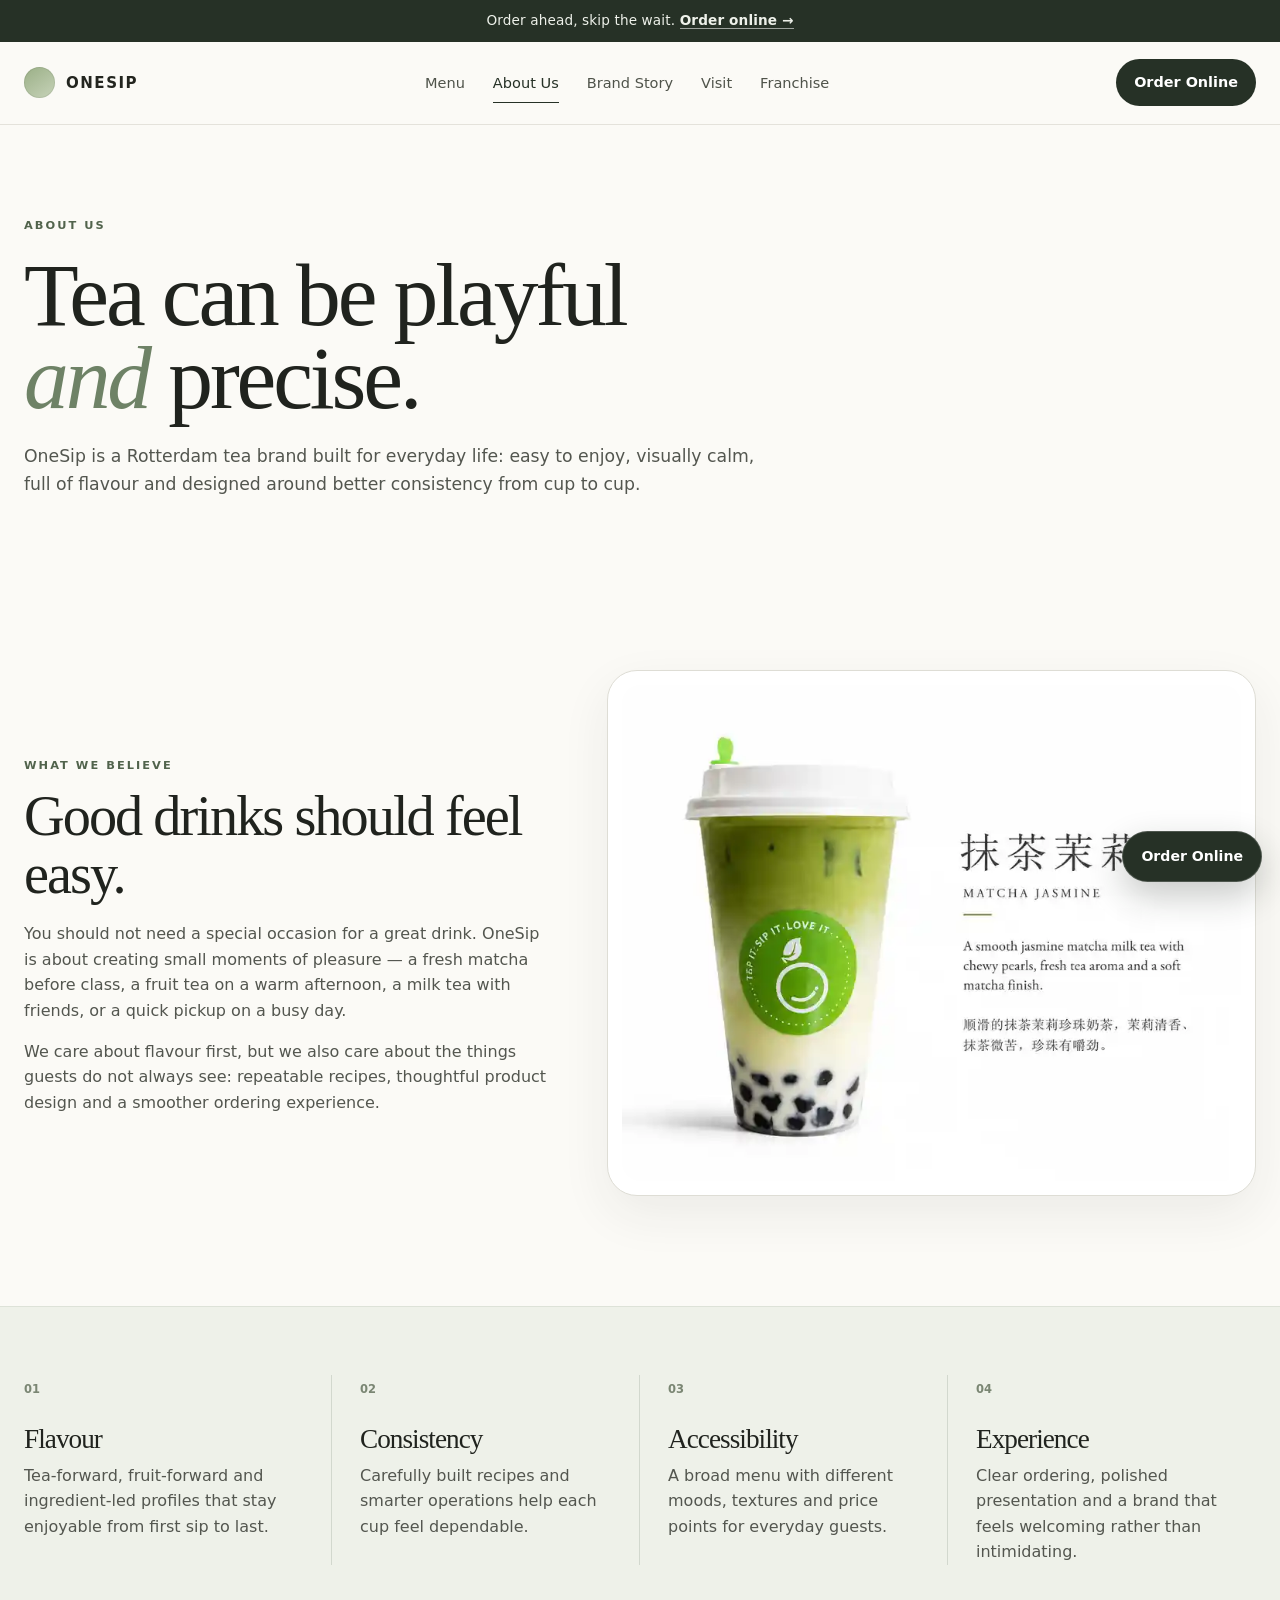
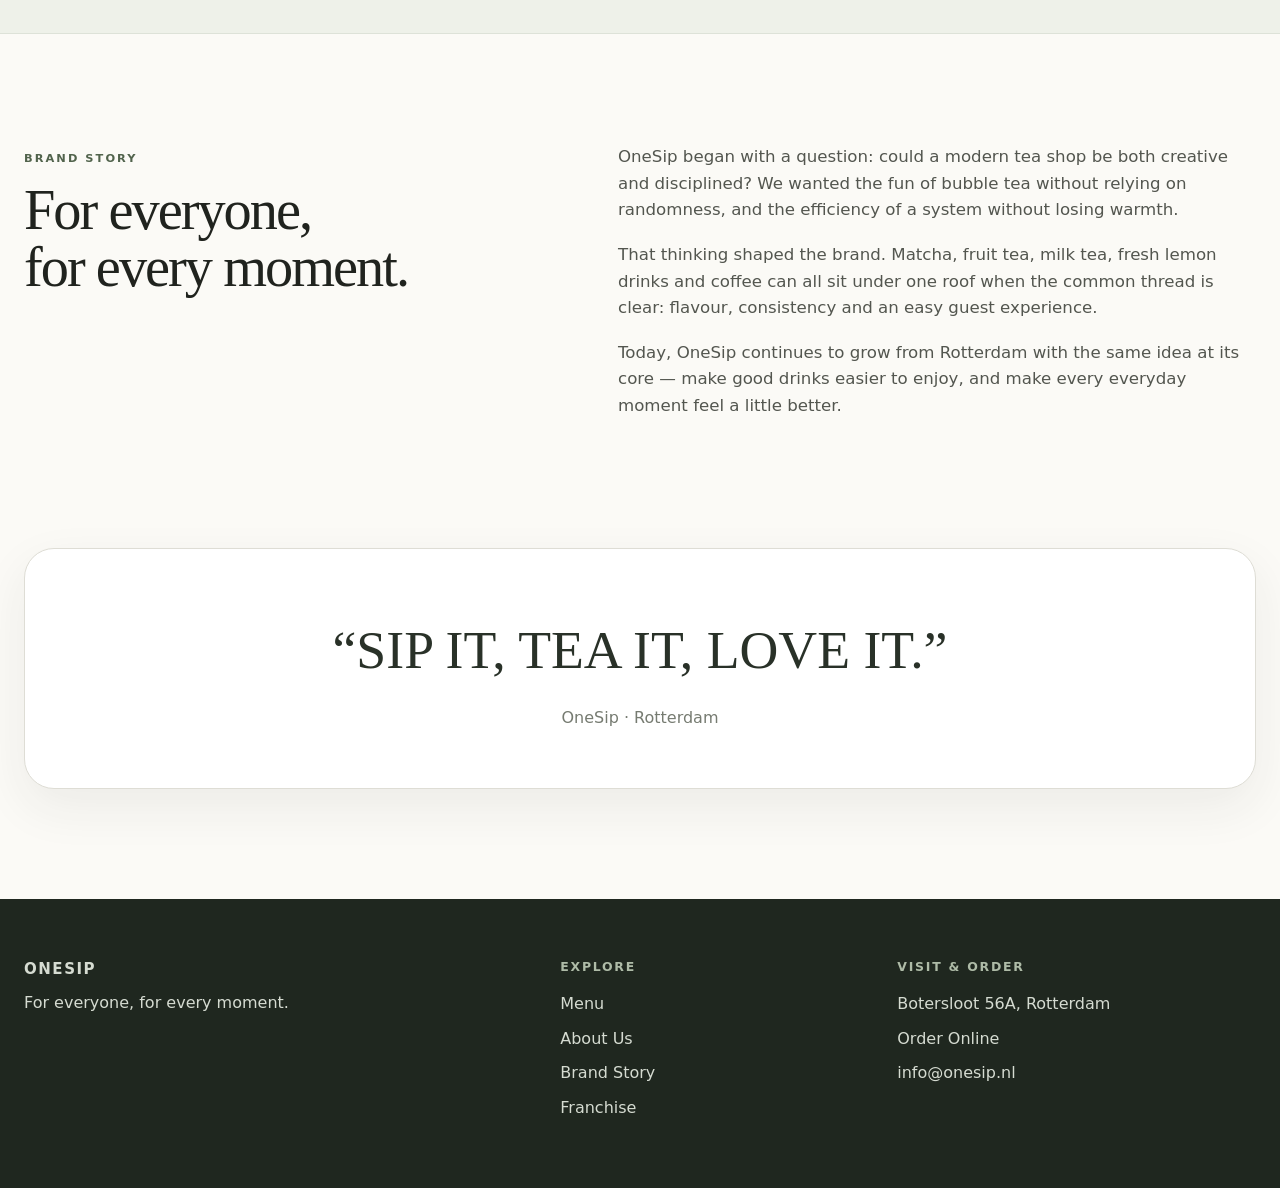
==== commit 2ad32f2e: "Refresh verified About image URL" ====
--- a/about.html
+++ b/about.html
@@ -7,7 +7,7 @@
   <main>
     <section class="shell page-hero"><span class="eyebrow">ABOUT US</span><h1>Tea can be playful<br><em>and</em> precise.</h1><p class="lead narrow">OneSip is a Rotterdam tea brand built for everyday life: easy to enjoy, visually calm, full of flavour and designed around better consistency from cup to cup.</p></section>
 
-    <section class="shell about-grid section"><div class="about-copy"><span class="eyebrow">WHAT WE BELIEVE</span><h2>Good drinks should feel easy.</h2><p>You should not need a special occasion for a great drink. OneSip is about creating small moments of pleasure — a fresh matcha before class, a fruit tea on a warm afternoon, a milk tea with friends, or a quick pickup on a busy day.</p><p>We care about flavour first, but we also care about the things guests do not always see: repeatable recipes, thoughtful product design and a smoother ordering experience.</p></div><div class="about-photo"><img src="assets/matcha-jasmine.webp" alt="OneSip Matcha Jasmine"></div></section>
+    <section class="shell about-grid section"><div class="about-copy"><span class="eyebrow">WHAT WE BELIEVE</span><h2>Good drinks should feel easy.</h2><p>You should not need a special occasion for a great drink. OneSip is about creating small moments of pleasure — a fresh matcha before class, a fruit tea on a warm afternoon, a milk tea with friends, or a quick pickup on a busy day.</p><p>We care about flavour first, but we also care about the things guests do not always see: repeatable recipes, thoughtful product design and a smoother ordering experience.</p></div><div class="about-photo"><img src="assets/matcha-jasmine.webp?v=20260818d" alt="OneSip Matcha Jasmine" loading="eager" decoding="async"></div></section>
 
     <section class="values-band"><div class="shell values-grid"><article><span>01</span><h3>Flavour</h3><p>Tea-forward, fruit-forward and ingredient-led profiles that stay enjoyable from first sip to last.</p></article><article><span>02</span><h3>Consistency</h3><p>Carefully built recipes and smarter operations help each cup feel dependable.</p></article><article><span>03</span><h3>Accessibility</h3><p>A broad menu with different moods, textures and price points for everyday guests.</p></article><article><span>04</span><h3>Experience</h3><p>Clear ordering, polished presentation and a brand that feels welcoming rather than intimidating.</p></article></div></section>
 
@@ -18,4 +18,4 @@
   <a class="floating-order" href="https://onesip-m.eu.restosuite.ai/">Order Online</a>
   <footer class="footer"><div class="shell footer-grid"><div><a class="brand footer-brand" href="index.html"><span class="brand-dot"></span><span>ONESIP</span></a><p>For everyone, for every moment.</p></div><div><h4>Explore</h4><a href="menu.html">Menu</a><a href="about.html">About Us</a><a href="#story">Brand Story</a><a href="franchise.html">Franchise</a></div><div><h4>Visit & Order</h4><a href="visit.html">Botersloot 56A, Rotterdam</a><a href="https://onesip-m.eu.restosuite.ai/">Order Online</a><a href="mailto:info@onesip.nl">info@onesip.nl</a></div></div></footer>
 </body>
-</html>
+</html>
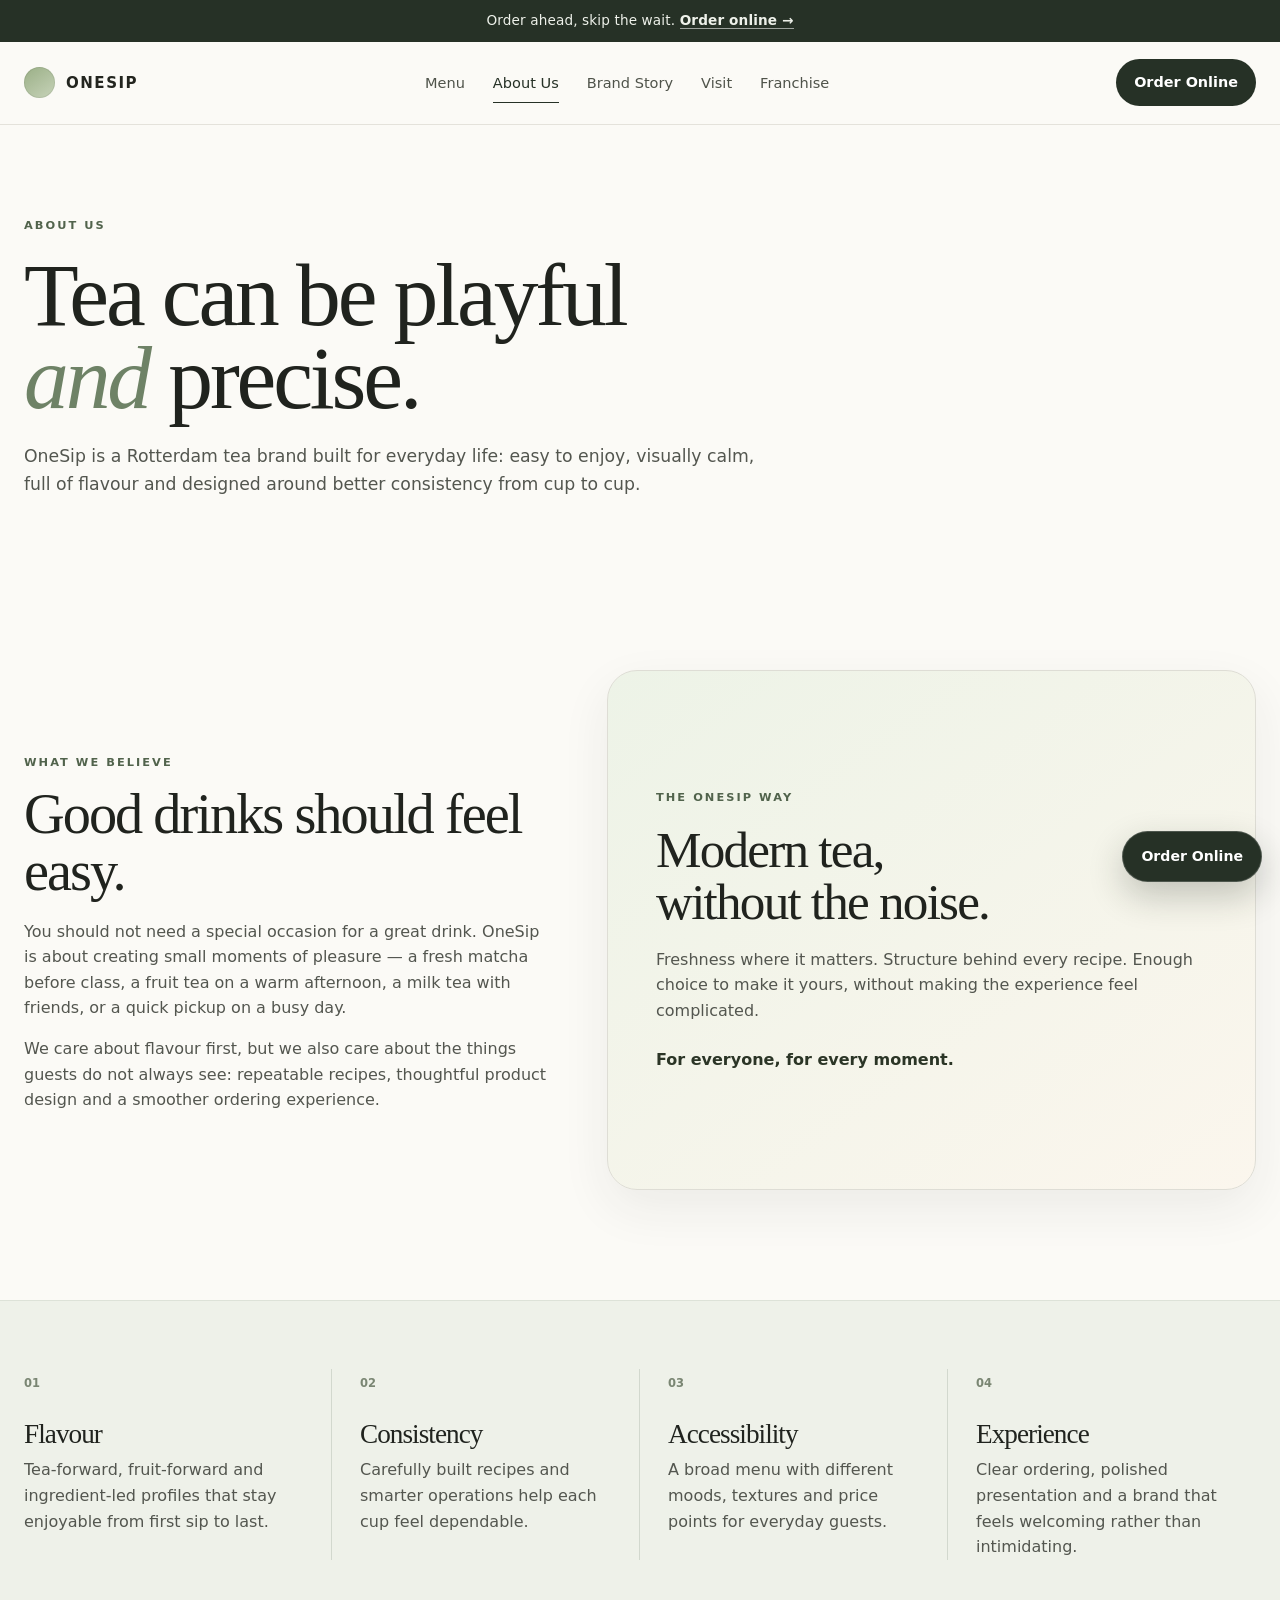
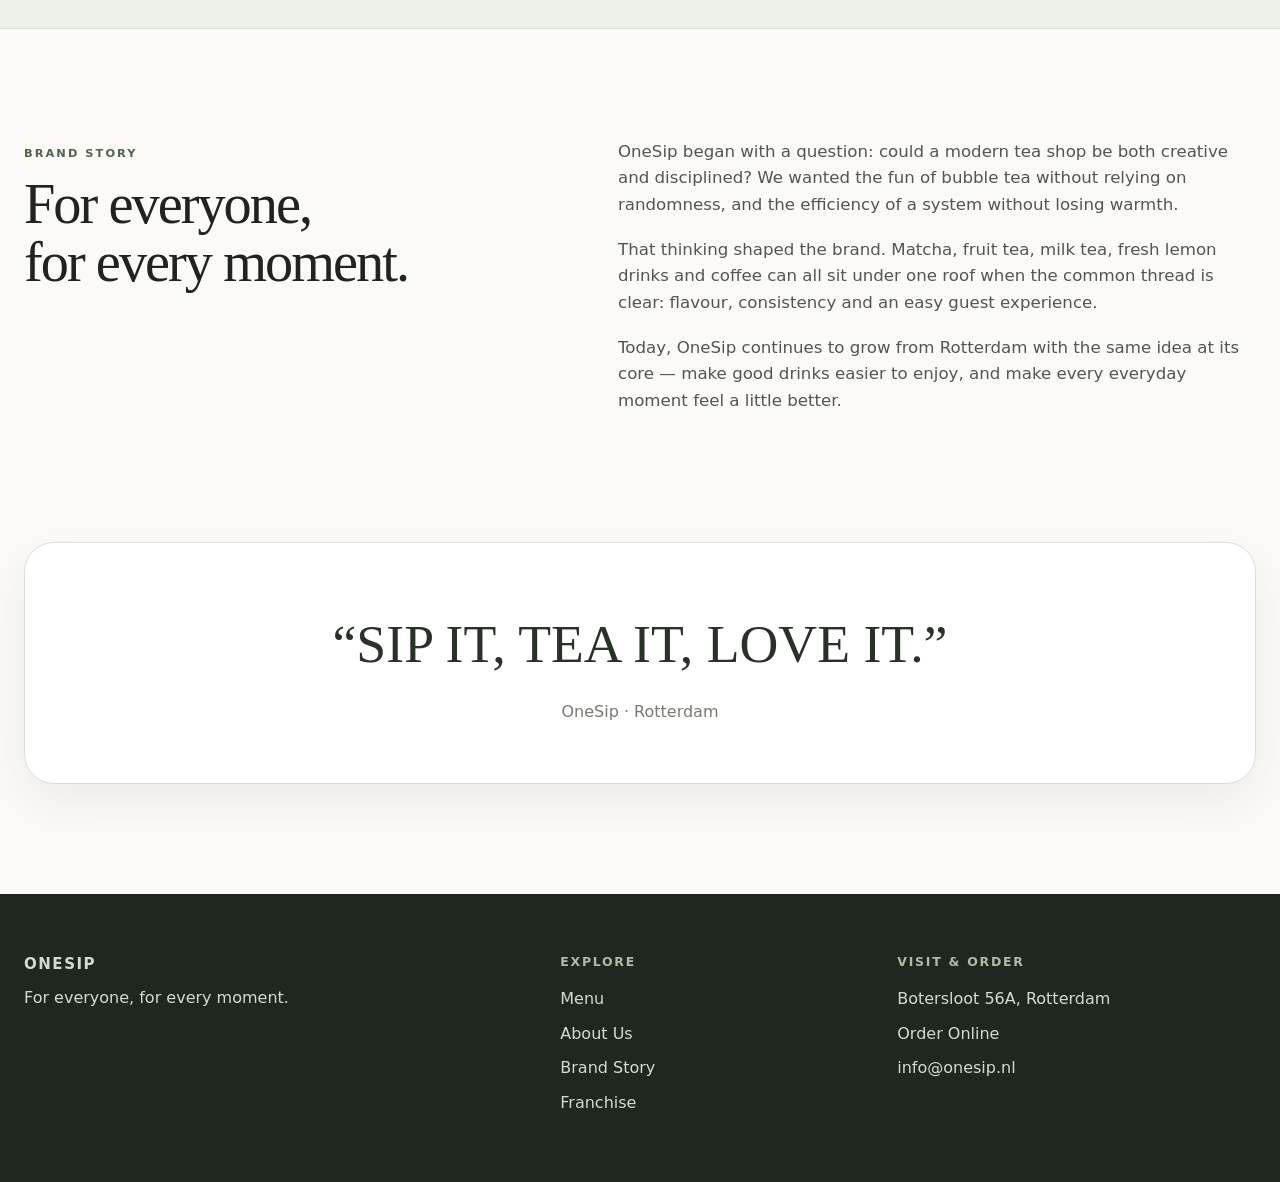
==== commit 81cf5f1f: "Remove repeated product imagery from About page" ====
--- a/about.html
+++ b/about.html
@@ -7,7 +7,15 @@
   <main>
     <section class="shell page-hero"><span class="eyebrow">ABOUT US</span><h1>Tea can be playful<br><em>and</em> precise.</h1><p class="lead narrow">OneSip is a Rotterdam tea brand built for everyday life: easy to enjoy, visually calm, full of flavour and designed around better consistency from cup to cup.</p></section>
 
-    <section class="shell about-grid section"><div class="about-copy"><span class="eyebrow">WHAT WE BELIEVE</span><h2>Good drinks should feel easy.</h2><p>You should not need a special occasion for a great drink. OneSip is about creating small moments of pleasure — a fresh matcha before class, a fruit tea on a warm afternoon, a milk tea with friends, or a quick pickup on a busy day.</p><p>We care about flavour first, but we also care about the things guests do not always see: repeatable recipes, thoughtful product design and a smoother ordering experience.</p></div><div class="about-photo"><img src="assets/matcha-jasmine.webp?v=20260818d" alt="OneSip Matcha Jasmine" loading="eager" decoding="async"></div></section>
+    <section class="shell about-grid section">
+      <div class="about-copy"><span class="eyebrow">WHAT WE BELIEVE</span><h2>Good drinks should feel easy.</h2><p>You should not need a special occasion for a great drink. OneSip is about creating small moments of pleasure — a fresh matcha before class, a fruit tea on a warm afternoon, a milk tea with friends, or a quick pickup on a busy day.</p><p>We care about flavour first, but we also care about the things guests do not always see: repeatable recipes, thoughtful product design and a smoother ordering experience.</p></div>
+      <div class="about-photo" style="background:linear-gradient(145deg,#edf3e7,#fbf6ed);padding:48px;display:flex;flex-direction:column;justify-content:center;min-height:520px;">
+        <span class="eyebrow">THE ONESIP WAY</span>
+        <h2 style="font-size:clamp(2.2rem,4vw,3.8rem);margin:18px 0;">Modern tea,<br>without the noise.</h2>
+        <p>Freshness where it matters. Structure behind every recipe. Enough choice to make it yours, without making the experience feel complicated.</p>
+        <p style="margin-top:24px;font-weight:700;color:#2b3526;">For everyone, for every moment.</p>
+      </div>
+    </section>
 
     <section class="values-band"><div class="shell values-grid"><article><span>01</span><h3>Flavour</h3><p>Tea-forward, fruit-forward and ingredient-led profiles that stay enjoyable from first sip to last.</p></article><article><span>02</span><h3>Consistency</h3><p>Carefully built recipes and smarter operations help each cup feel dependable.</p></article><article><span>03</span><h3>Accessibility</h3><p>A broad menu with different moods, textures and price points for everyday guests.</p></article><article><span>04</span><h3>Experience</h3><p>Clear ordering, polished presentation and a brand that feels welcoming rather than intimidating.</p></article></div></section>
 
